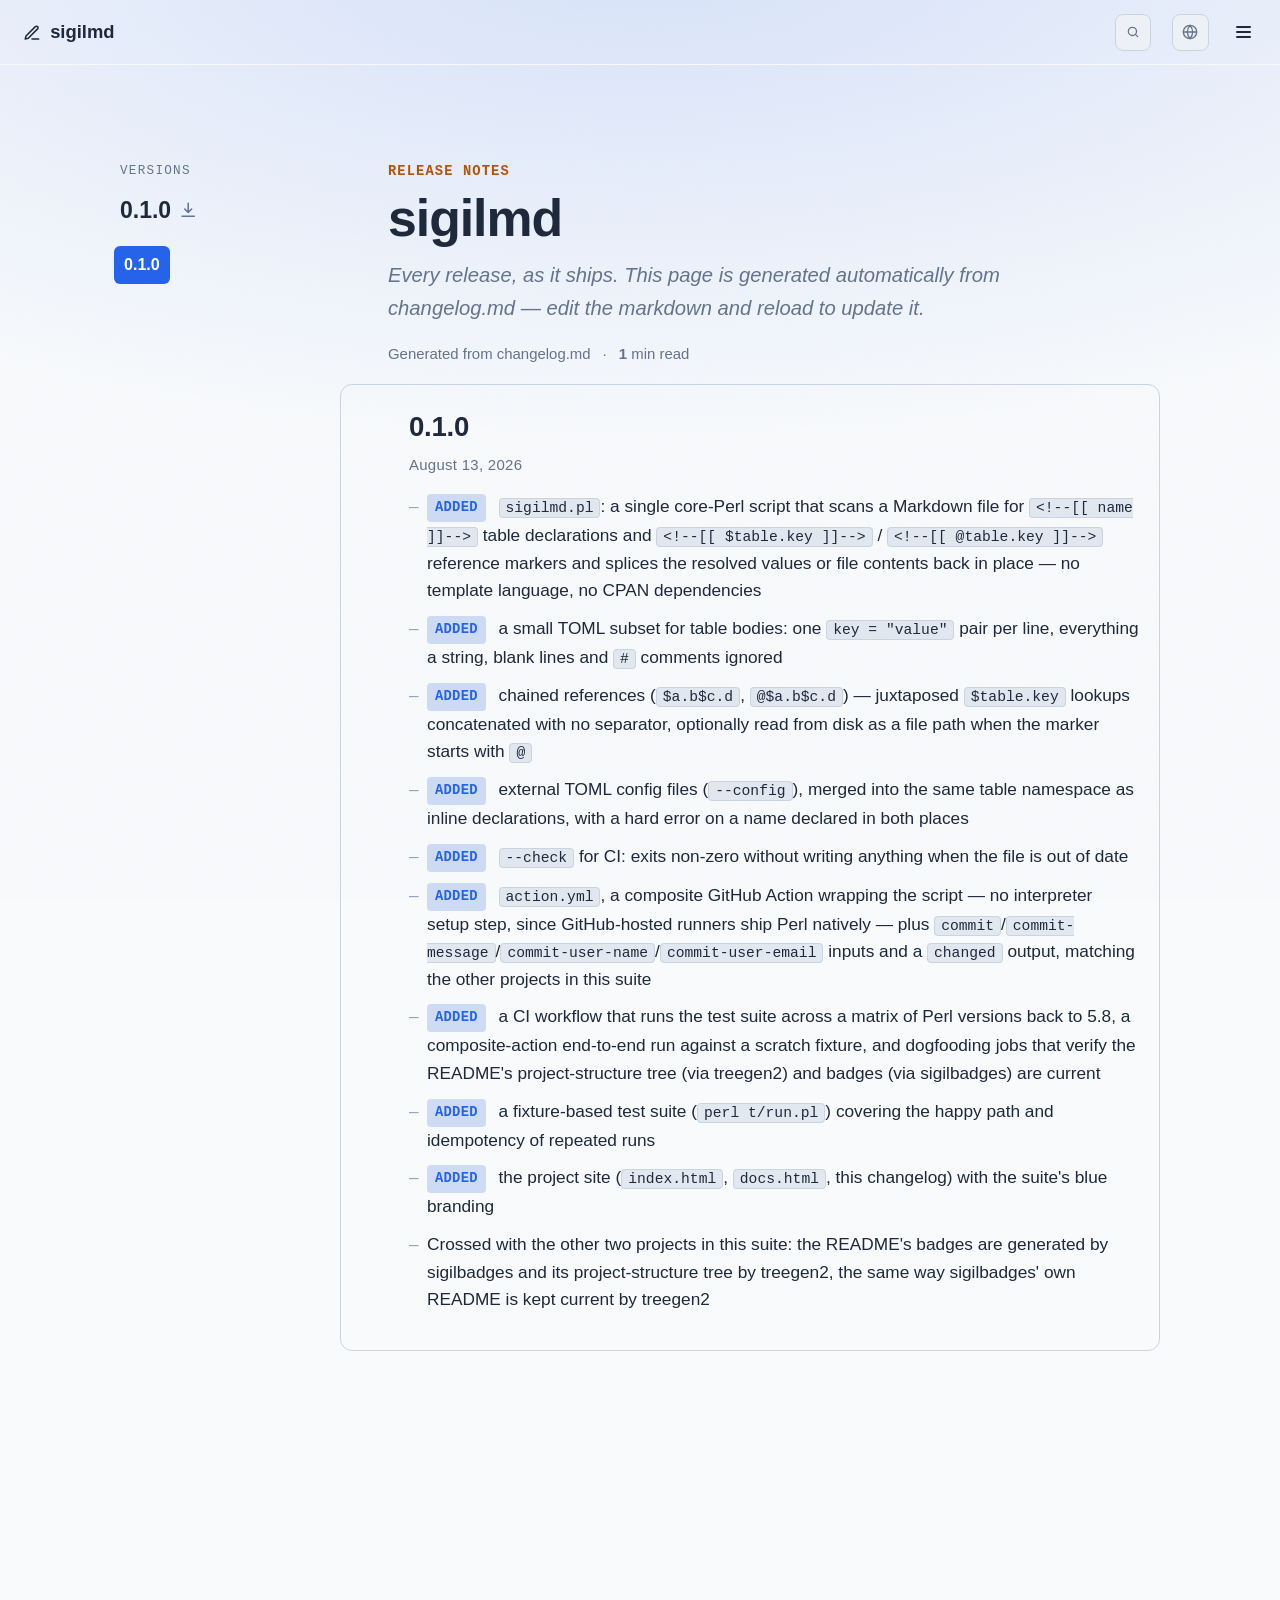
==== changelog.html @ 7e67b4be "first release" ====
<!doctype html>
<html lang="en">
<head>
<script>
document.documentElement.classList.add('js');
setTimeout(function () { document.body && document.body.classList.add('loaded'); }, 1500);
try {
  var storedLocale = localStorage.getItem('sigilmd-locale');
  if (storedLocale && storedLocale !== 'en') document.documentElement.lang = storedLocale;
} catch (e) {}
</script>
<meta charset="utf-8" />
<meta name="viewport" content="width=device-width, initial-scale=1" />
<meta name="color-scheme" content="light dark" />
<title>Changelog · sigilmd</title>
<meta name="author" content="Luciano Federico Pereira" />
<meta name="description" content="sigilmd release notes — every version, as it ships." />
<meta property="og:type" content="website" />
<meta property="og:title" content="Changelog · sigilmd" />
<meta property="og:description" content="sigilmd release notes — every version, as it ships." />
<meta name="twitter:card" content="summary" />
<meta name="theme-color" content="#f8fafc" media="(prefers-color-scheme: light)" />
<meta name="theme-color" content="#0b1220" media="(prefers-color-scheme: dark)" />
<link rel="icon" href="data:image/svg+xml,%3Csvg xmlns='http://www.w3.org/2000/svg' viewBox='0 0 100 100'%3E%3Ctext y='.9em' font-size='90'%3E%E2%9C%8F%EF%B8%8F%3C/text%3E%3C/svg%3E" />
<link rel="stylesheet" href="assets/site.css" />
<link rel="stylesheet" href="assets/palettes.css" />
<link rel="stylesheet" href="assets/changelog.css" />
<link rel="stylesheet" href="assets/locale.css" />
<!-- Cheap even if translate is never engaged — actual script load is lazy,
     see assets/locale.js. -->
<link rel="preconnect" crossorigin="anonymous" href="https://translate.google.com">
<link rel="preconnect" crossorigin="anonymous" href="https://translate.googleapis.com">
<link rel="dns-prefetch" href="https://translate.google.com">
<link rel="dns-prefetch" href="https://translate.googleapis.com">
</head>
<body data-github-repo="lucianofedericopereira/sigilmd">

<svg style="position:absolute; width:0; height:0; overflow:hidden" aria-hidden="true">
  <symbol id="icon-edit" viewBox="0 0 24 24">
    <path d="M12 20h9" />
    <path d="M16.5 3.5a2.121 2.121 0 0 1 3 3L7 19l-4 1 1-4Z" />
  </symbol>
  <symbol id="icon-external" viewBox="0 0 24 24">
    <path d="M7 17 17 7" />
    <path d="M8 7h9v9" />
  </symbol>
  <symbol id="icon-search" viewBox="0 0 24 24">
    <circle cx="11" cy="11" r="7" />
    <path d="M20 20 16 16" />
  </symbol>
  <symbol id="icon-chevron-up" viewBox="0 0 24 24">
    <path d="M5 15 12 8 19 15" />
  </symbol>
  <symbol id="flag-bg" viewBox="0 0 640 480">
<path fill="#fff" d="M0 0h640v160H0z"/>
  <path fill="#00966e" d="M0 160h640v160H0z"/>
  <path fill="#d62612" d="M0 320h640v160H0z"/>
  </symbol>
  <symbol id="flag-cn" viewBox="0 0 640 480">
<defs>
    <path id="cn-a" fill="#ff0" d="M-.6.8 0-1 .6.8-1-.3h2z"/>
  </defs>
  <path fill="#ee1c25" d="M0 0h640v480H0z"/>
  <use href="#cn-a" width="30" height="20" transform="matrix(71.9991 0 0 72 120 120)"/>
  <use href="#cn-a" width="30" height="20" transform="rotate(239.07 133.748 -44.074)scale(23.99992 23.99978)"/>
  <use href="#cn-a" width="30" height="20" transform="rotate(-98.11 185.558 -77.035)scale(24 23.9997)"/>
  <use href="#cn-a" width="30" height="20" transform="matrix(6.5991 -23.0749 23.0746 6.59919 288 168)"/>
  <use href="#cn-a" width="30" height="20" transform="matrix(14.9991 -18.73557 18.73533 14.99929 240 216)"/>
  </symbol>
  <symbol id="flag-cz" viewBox="0 0 640 480">
<path fill="#fff" d="M0 0h640v240H0z"/>
  <path fill="#d7141a" d="M0 240h640v240H0z"/>
  <path fill="#11457e" d="M360 240 0 0v480z"/>
  </symbol>
  <symbol id="flag-de" viewBox="0 0 640 480">
<path fill="#fc0" d="M0 320h640v160H0z"/>
  <path fill="#000001" d="M0 0h640v160H0z"/>
  <path fill="red" d="M0 160h640v160H0z"/>
  </symbol>
  <symbol id="flag-dk" viewBox="0 0 640 480">
<path fill="#c8102e" d="M0 0h640.1v480H0z"/>
  <path fill="#fff" d="M205.7 0h68.6v480h-68.6z"/>
  <path fill="#fff" d="M0 205.7h640.1v68.6H0z"/>
  </symbol>
  <symbol id="flag-ee" viewBox="0 0 640 480">
<path fill="#1791ff" d="M0 0h640v160H0z"/>
  <path fill="#000001" d="M0 160h640v160H0z"/>
  <path fill="#fff" d="M0 320h640v160H0z"/>
  </symbol>
  <symbol id="flag-es" viewBox="0 0 640 480">
<path fill="#aa151b" d="M0 0h640v480H0z"/>
  <path fill="#f1bf00" d="M0 120h640v240H0z"/>
  </symbol>
  <symbol id="flag-fi" viewBox="0 0 640 480">
<path fill="#fff" d="M0 0h640v480H0z"/>
  <path fill="#002f6c" d="M0 174.5h640v131H0z"/>
  <path fill="#002f6c" d="M175.5 0h130.9v480h-131z"/>
  </symbol>
  <symbol id="flag-fr" viewBox="0 0 640 480">
<path fill="#fff" d="M0 0h640v480H0z"/>
  <path fill="#000091" d="M0 0h213.3v480H0z"/>
  <path fill="#e1000f" d="M426.7 0H640v480H426.7z"/>
  </symbol>
  <symbol id="flag-gr" viewBox="0 0 640 480">
<path fill="#0d5eaf" fill-rule="evenodd" d="M0 0h640v53.3H0z"/>
  <path fill="#fff" fill-rule="evenodd" d="M0 53.3h640v53.4H0z"/>
  <path fill="#0d5eaf" fill-rule="evenodd" d="M0 106.7h640V160H0z"/>
  <path fill="#fff" fill-rule="evenodd" d="M0 160h640v53.3H0z"/>
  <path fill="#0d5eaf" d="M0 0h266.7v266.7H0z"/>
  <path fill="#0d5eaf" fill-rule="evenodd" d="M0 213.3h640v53.4H0z"/>
  <path fill="#fff" fill-rule="evenodd" d="M0 266.7h640V320H0z"/>
  <path fill="#0d5eaf" fill-rule="evenodd" d="M0 320h640v53.3H0z"/>
  <path fill="#fff" fill-rule="evenodd" d="M0 373.3h640v53.4H0z"/>
  <g fill="#fff" fill-rule="evenodd" stroke-width="1.3">
    <path d="M106.7 0H160v266.7h-53.3z"/>
    <path d="M0 106.7h266.7V160H0z"/>
  </g>
  <path fill="#0d5eaf" d="M0 426.7h640V480H0z"/>
  </symbol>
  <symbol id="flag-hr" viewBox="0 0 640 480">
<path fill="#171796" d="M0 0h640v480H0z"/>
  <path fill="#fff" d="M0 0h640v320H0z"/>
  <path fill="red" d="M0 0h640v160H0z"/>
  </symbol>
  <symbol id="flag-hu" viewBox="0 0 640 480">
<g fill-rule="evenodd">
    <path fill="#fff" d="M640 480H0V0h640z"/>
    <path fill="#388d00" d="M640 480H0V320h640z"/>
    <path fill="#d43516" d="M640 160.1H0V.1h640z"/>
  </g>
  </symbol>
  <symbol id="flag-ie" viewBox="0 0 640 480">
<g fill-rule="evenodd" stroke-width="1pt">
    <path fill="#fff" d="M0 0h640v480H0z"/>
    <path fill="#009a49" d="M0 0h213.3v480H0z"/>
    <path fill="#ff7900" d="M426.7 0H640v480H426.7z"/>
  </g>
  </symbol>
  <symbol id="flag-it" viewBox="0 0 640 480">
<g fill-rule="evenodd" stroke-width="1pt">
    <path fill="#fff" d="M0 0h640v480H0z"/>
    <path fill="#009246" d="M0 0h213.3v480H0z"/>
    <path fill="#ce2b37" d="M426.7 0H640v480H426.7z"/>
  </g>
  </symbol>
  <symbol id="flag-lt" viewBox="0 0 640 480">
<g fill-rule="evenodd" stroke-width="1pt" transform="scale(.64143 .96773)">
    <rect width="1063" height="708.7" fill="#006a44" rx="0" ry="0" transform="scale(.93865 .69686)"/>
    <rect width="1063" height="236.2" y="475.6" fill="#c1272d" rx="0" ry="0" transform="scale(.93865 .69686)"/>
    <path fill="#fdb913" d="M0 0h997.8v164.6H0z"/>
  </g>
  </symbol>
  <symbol id="flag-lv" viewBox="0 0 640 480">
<g fill-rule="evenodd">
    <path fill="#fff" d="M0 0h640v480H0z"/>
    <path fill="#981e32" d="M0 0h640v192H0zm0 288h640v192H0z"/>
  </g>
  </symbol>
  <symbol id="flag-mt" viewBox="0 0 640 480">
<path fill="#fff" d="M0 0h320v480H0z"/>
  <path fill="#cf142b" d="M320 0h320v480H320z"/>
  </symbol>
  <symbol id="flag-nl" viewBox="0 0 640 480">
<path fill="#ae1c28" d="M0 0h640v160H0z"/>
  <path fill="#fff" d="M0 160h640v160H0z"/>
  <path fill="#21468b" d="M0 320h640v160H0z"/>
  </symbol>
  <symbol id="flag-pl" viewBox="0 0 640 480">
<g fill-rule="evenodd">
    <path fill="#fff" d="M640 480H0V0h640z"/>
    <path fill="#dc143c" d="M640 480H0V240h640z"/>
  </g>
  </symbol>
  <symbol id="flag-pt" viewBox="0 0 640 480">
<path fill="red" d="M256 0h384v480H256z"/>
  <path fill="#060" d="M0 0h256v480H0z"/>
  </symbol>
  <symbol id="flag-ro" viewBox="0 0 640 480">
<g fill-rule="evenodd" stroke-width="1pt">
    <path fill="#00319c" d="M0 0h213.3v480H0z"/>
    <path fill="#ffde00" d="M213.3 0h213.4v480H213.3z"/>
    <path fill="#de2110" d="M426.7 0H640v480H426.7z"/>
  </g>
  </symbol>
  <symbol id="flag-se" viewBox="0 0 640 480">
<path fill="#005293" d="M0 0h640v480H0z"/>
  <path fill="#fecb00" d="M176 0v192H0v96h176v192h96V288h368v-96H272V0z"/>
  </symbol>
  <symbol id="flag-si" viewBox="0 0 640 480">
<defs>
    <clipPath id="si-a">
      <path fill-opacity=".7" d="M-15 0h682.6v512H-15.1z"/>
    </clipPath>
  </defs>
  <g fill-rule="evenodd" stroke-width="1pt" clip-path="url(#si-a)" transform="translate(14.1)scale(.9375)">
    <path fill="#fff" d="M-62 0H962v512H-62z"/>
    <path fill="#d50000" d="M-62 341.3H962V512H-62z"/>
    <path fill="#0000bf" d="M-62 170.7H962v170.6H-62z"/>
    <path fill="#d50000" d="M228.4 93c-4 61.6-6.4 95.4-15.7 111-10.2 16.8-20 29.1-59.7 44-39.6-14.9-49.4-27.2-59.6-44-9.4-15.6-11.7-49.4-15.7-111l5.8-2c11.8-3.6 20.6-6.5 27.1-7.8 9.3-2 17.3-4.2 42.3-4.7 25 .4 33 2.8 42.3 4.8q9.7 2.1 27.3 7.7z"/>
    <path fill="#0000bf" d="M222.6 91c-3.8 61.5-7 89.7-12 103.2-9.6 23.2-24.8 35.9-57.6 48-32.8-12.1-48-24.8-57.7-48-5-13.6-8-41.7-11.8-103.3q17.4-5.6 27.1-7.7c9.3-2 17.3-4.3 42.3-4.7 25 .4 33 2.7 42.3 4.7a284 284 0 0 1 27.4 7.7z"/>
    <path fill="#ffdf00" d="m153 109.8 1.5 3.7 7 1-4.5 2.7 4.3 2.9-6.3 1-2 3.4-2-3.5-6-.8 4-3-4.2-2.7 6.7-1z"/>
    <path fill="#fff" d="m208.3 179.6-3.9-3-2.7-4.6-5.4-4.7-2.9-4.7-5.4-4.9-2.6-4.7-3-2.3-1.8-1.9-5 4.3-2.6 4.7-3.3 3-3.7-2.9-2.7-4.8-10.3-18.3-10.3 18.3-2.7 4.8-3.7 2.9-3.3-3-2.7-4.7-4.9-4.3-1.9 1.8-2.9 2.4-2.6 4.7-5.4 4.9-2.9 4.7-5.4 4.7-2.7 4.6-3.9 3a66 66 0 0 0 18.6 36.3 107 107 0 0 0 36.6 20.5 104 104 0 0 0 36.8-20.5c5.8-6 16.6-19.3 18.6-36.3"/>
    <path fill="#ffdf00" d="m169.4 83.9 1.6 3.7 7 1-4.6 2.7 4.4 2.9-6.3 1-2 3.4-2-3.5-6-.8 4-3-4.2-2.7 6.6-1zm-33 0 1.6 3.7 7 .9-4.5 2.7 4.3 2.9-6.3 1-2 3.4-2-3.4-6-.9 4-3-4.2-2.7 6.7-1z"/>
    <path fill="#0000bf" d="M199.7 203h-7.4l-7-.5-8.3-4h-9.4l-8.1 4-6.5.6-6.4-.6-8.1-4H129l-8.4 4-6.9.6-7.6-.1-3.6-6.2.1-.2 11.2 1.9 6.9-.5 8.3-4.1h9.4l8.2 4 6.4.6 6.5-.6 8.1-4h9.4l8.4 4 6.9.6 10.8-2 .2.4zm-86.4 9.5 7.4-.5 8.3-4h9.4l8.2 4 6.4.5 6.4-.5 8.2-4h9.4l8.3 4 7.5.5 4.8-6h-.1l-5.2 1.4-6.9-.5-8.3-4h-9.4l-8.2 4-6.4.6-6.5-.6-8.1-4H129l-8.4 4-6.9.6-5-1.3v.2l4.5 5.6z"/>
  </g>
  </symbol>
  <symbol id="flag-sk" viewBox="0 0 640 480">
<path fill="#ee1c25" d="M0 0h640v480H0z"/>
  <path fill="#0b4ea2" d="M0 0h640v320H0z"/>
  <path fill="#fff" d="M0 0h640v160H0z"/>
  <path fill="#fff" d="M233 370.8c-43-20.7-104.6-61.9-104.6-143.2 0-81.4 4-118.4 4-118.4h201.3s3.9 37 3.9 118.4S276 350 233 370.8"/>
  <path fill="#ee1c25" d="M233 360c-39.5-19-96-56.8-96-131.4s3.6-108.6 3.6-108.6h184.8s3.5 34 3.5 108.6C329 303.3 272.5 341 233 360"/>
  <path fill="#fff" d="M241.4 209c10.7.2 31.6.6 50.1-5.6 0 0-.4 6.7-.4 14.4s.5 14.4.5 14.4c-17-5.7-38.1-5.8-50.2-5.7v41.2h-16.8v-41.2c-12-.1-33.1 0-50.1 5.7 0 0 .5-6.7.5-14.4s-.5-14.4-.5-14.4c18.5 6.2 39.4 5.8 50 5.6v-25.9c-9.7 0-23.7.4-39.6 5.7 0 0 .5-6.6.5-14.4 0-7.7-.5-14.4-.5-14.4 15.9 5.3 29.9 5.8 39.6 5.7-.5-16.4-5.3-37-5.3-37s9.9.7 13.8.7 13.8-.7 13.8-.7-4.8 20.6-5.3 37c9.7.1 23.7-.4 39.6-5.7 0 0-.5 6.7-.5 14.4s.5 14.4.5 14.4a119 119 0 0 0-39.7-5.7v26z"/>
  <path fill="#0b4ea2" d="M233 263.3c-19.9 0-30.5 27.5-30.5 27.5s-6-13-22.2-13c-11 0-19 9.7-24.2 18.8 20 31.7 51.9 51.3 76.9 63.4 25-12 57-31.7 76.9-63.4-5.2-9-13.2-18.8-24.2-18.8-16.2 0-22.2 13-22.2 13S253 263.3 233 263.3"/>
  </symbol>
  <symbol id="flag-us" viewBox="0 0 640 480">
<path fill="#bd3d44" d="M0 0h640v480H0"/>
  <path stroke="#fff" stroke-width="37" d="M0 55.3h640M0 129h640M0 203h640M0 277h640M0 351h640M0 425h640"/>
  <path fill="#192f5d" d="M0 0h364.8v258.5H0"/>
  <marker id="us-a" markerHeight="30" markerWidth="30">
    <path fill="#fff" d="m14 0 9 27L0 10h28L5 27z"/>
  </marker>
  <path fill="none" marker-mid="url(#us-a)" d="m0 0 16 11h61 61 61 61 60L47 37h61 61 60 61L16 63h61 61 61 61 60L47 89h61 61 60 61L16 115h61 61 61 61 60L47 141h61 61 60 61L16 166h61 61 61 61 60L47 192h61 61 60 61L16 218h61 61 61 61 60z"/>
  </symbol>
  <symbol id="icon-globe" viewBox="0 0 24 24">
    <circle cx="12" cy="12" r="10"/>
    <path d="M2 12h20"/>
    <path d="M12 2a15.3 15.3 0 0 1 4 10 15.3 15.3 0 0 1-4 10 15.3 15.3 0 0 1-4-10 15.3 15.3 0 0 1 4-10z"/>
  </symbol>

</svg>

<div class="print-only" id="print-meta" aria-hidden="true">
  <strong id="print-meta-title"></strong>
  <span id="print-meta-url"></span>
  <span id="print-meta-date"></span>
</div>

<a class="skip-link" href="#main-content">Skip to content</a>

<div class="shell">

<nav class="nav" aria-label="Primary">
  <div class="wrap">
    <a class="brand notranslate" href="index.html"><span class="logo"><svg class="logo-edit" aria-hidden="true"><use href="#icon-edit"/></svg></span> sigilmd</a>
    <div class="links" id="nav-links">
      <a class="link i18n" href="docs.html#grammar"><span data-i18n-default>Grammar</span><span data-locale="es" class="notranslate">Gramática</span><span data-locale="it" class="notranslate">Grammatica</span></a>
      <a class="link i18n" href="docs.html#external-config"><span data-i18n-default>External config</span><span data-locale="es" class="notranslate">Configuración externa</span><span data-locale="it" class="notranslate">Configurazione esterna</span></a>
      <a class="link i18n" href="docs.html#cli"><span data-i18n-default>CLI</span><span data-locale="es" class="notranslate">Línea de comandos</span><span data-locale="it" class="notranslate">Riga di comando</span></a>
      <a class="link i18n" href="docs.html#action"><span data-i18n-default>GitHub Action</span><span data-locale="es" class="notranslate">GitHub Action</span><span data-locale="it" class="notranslate">GitHub Action</span></a>
      <a class="link i18n" href="docs.html#ci"><span data-i18n-default>CI</span><span data-locale="es" class="notranslate">CI</span><span data-locale="it" class="notranslate">CI</span></a>
      <div class="links-external">
        <a class="link link--external i18n" href="index.html"><span data-i18n-default>Home</span><span data-locale="es" class="notranslate">Inicio</span><span data-locale="it" class="notranslate">Home</span><svg class="link-external-icon" aria-hidden="true"><use href="#icon-external"/></svg></a>
        <a class="link link--external i18n" href="docs.html"><span data-i18n-default>Docs</span><span data-locale="es" class="notranslate">Documentación</span><span data-locale="it" class="notranslate">Documentazione</span><svg class="link-external-icon" aria-hidden="true"><use href="#icon-external"/></svg></a>
        <a class="link link--external notranslate" href="https://github.com/lucianofedericopereira/sigilmd" target="_blank" rel="noopener">GitHub<svg class="link-external-icon" aria-hidden="true"><use href="#icon-external"/></svg></a>
      </div>
    </div>
    <div class="spacer"></div>
    <button type="button" class="search-trigger" id="search-trigger" aria-haspopup="dialog" aria-label="Search or jump to&hellip;">
      <svg class="search-trigger-icon" aria-hidden="true"><use href="#icon-search"/></svg>
      <span class="search-trigger-label">Search</span>
      <kbd class="search-kbd">S</kbd>
    </button>
    <div class="locale-switcher notranslate" id="locale-switcher">
      <button type="button" class="locale-trigger" id="locale-trigger"
              aria-haspopup="true" aria-expanded="false" aria-controls="locale-menu"
              aria-label="Choose language">
        <svg class="locale-trigger-icon" aria-hidden="true"><use href="#icon-globe"/></svg>
      </button>
      <ul class="locale-menu" id="locale-menu" role="menu" aria-hidden="true" aria-label="Choose language"></ul>
      <span class="locale-announce" id="locale-announce" role="status" aria-live="polite"></span>
    </div>
    <div id="translate" class="notranslate" hidden></div>
    <button type="button" class="nav-toggle" id="nav-toggle" aria-expanded="false" aria-controls="nav-links" aria-label="Toggle menu">
      <span class="nav-toggle-bar"></span>
      <span class="nav-toggle-bar"></span>
      <span class="nav-toggle-bar"></span>
    </button>
  </div>
</nav>

<dialog class="search-modal" id="search-modal" aria-label="Search or jump to">
  <div class="search-input-wrap">
    <svg aria-hidden="true"><use href="#icon-search"/></svg>
    <input type="search" id="search-input" placeholder="Search or jump to&hellip;" autocomplete="off" aria-controls="search-results" aria-expanded="false" role="combobox" />
  </div>
  <ul class="search-results" id="search-results" role="listbox"></ul>
</dialog>

<main id="main-content">

<div class="changelog-layout">
  <article class="article">
    <p class="changelog-eyebrow i18n"><span data-i18n-default>Release Notes</span><span data-locale="es" class="notranslate">Notas de la versión</span><span data-locale="it" class="notranslate">Note di rilascio</span></p>
    <h1 class="title" id="pageTitle">Changelog</h1>
    <p class="dek" id="dek"></p>
    <p class="changelog-byline">
      <span class="i18n"><span data-i18n-default>Generated from changelog.md</span><span data-locale="es" class="notranslate">Generado desde changelog.md</span><span data-locale="it" class="notranslate">Generato da changelog.md</span></span>
      <span class="dot"></span>
      <span id="totalRead">&ndash; min read</span>
    </p>

    <div id="sections">
      <p class="changelog-loading">Loading changelog&hellip;</p>
    </div>
  </article>

  <aside>
    <p class="changelog-toc-label i18n"><span data-i18n-default>Versions</span><span data-locale="es" class="notranslate">Versiones</span><span data-locale="it" class="notranslate">Versioni</span></p>
    <div class="changelog-toc-meta">
      <a class="changelog-current-version" id="currentVersion" target="_blank" rel="noopener"></a>
    </div>
    <ul class="changelog-toc-list" id="tocList"></ul>
  </aside>
</div>

</main>

</div><!-- /.shell -->

<footer class="reveal-footer">
  <div class="wrap">
    <p>
      <a class="notranslate" href="https://github.com/lucianofedericopereira/sigilmd">GitHub</a><span class="no-print"> ·</span>
      <a class="i18n" href="index.html"><span data-i18n-default>Home</span><span data-locale="es" class="notranslate">Inicio</span><span data-locale="it" class="notranslate">Home</span></a><span class="no-print"> ·</span>
      <a class="i18n" href="docs.html"><span data-i18n-default>Docs</span><span data-locale="es" class="notranslate">Documentación</span><span data-locale="it" class="notranslate">Documentazione</span></a>
    </p>
    <p class="muted"><span class="no-print notranslate"><svg class="logo-edit logo-edit--sm" aria-hidden="true"><use href="#icon-edit"/></svg> sigilmd · by </span><a class="notranslate" href="https://github.com/lucianofedericopereira">Luciano Federico Pereira</a></p>
  </div>
</footer>

<button type="button" class="back-to-top" id="back-to-top" aria-label="Back to top">
  <svg aria-hidden="true"><use href="#icon-chevron-up"/></svg>
</button>

<script src="assets/site.js"></script>
<script src="assets/locale.js"></script>
<script type="module" src="assets/changelog.js"></script>
</body>
</html>
---- assets/site.css ----
/* Slate/blue palette — clean cool grays + a marker-blue accent (page only). */
  :root {
    /* Every color declared twice: hex, then OKLCH, same property name — a
       browser that doesn't understand oklch() keeps the hex line (CSS
       cascade, not a hack). OKLCH wins where color-mix() blends these. */
    --bg: #f8fafc; --bg: oklch(98.4% 0.003 247.9);
    --bg-subtle: #eef2f7; --bg-subtle: oklch(96.0% 0.008 253.9);
    --bg-inset: #e2e8f0; --bg-inset: oklch(92.9% 0.013 255.5);
    --border: #cbd5e1; --border: oklch(86.9% 0.020 252.9);
    --fg: #1e293b; --fg: oklch(27.9% 0.037 260.0);
    --muted: #64748b; --muted: oklch(55.4% 0.041 257.4);
    --accent: #2563eb; --accent: oklch(54.6% 0.215 262.9);       /* marker blue — brand / links */
    --accent-2: #b45309; --accent-2: oklch(55.5% 0.146 49.0);    /* amber — eyebrows / highlights */
    --tree: #94a3b8; --tree: oklch(71.1% 0.035 256.8);           /* slate — connectors */
    --on-accent: #ffffff; --on-accent: oklch(100% 0 0);
    --gold: #92660f; --gold: oklch(54.3% 0.109 77.6);            /* inline-code text */
    --band: color-mix(in srgb, var(--accent) 5%, var(--bg)); /* full-bleed section band — distinct from --bg-subtle so cards (.variant/.step/.accordion-item) still read as raised */
    --shadow: 0 1px 3px rgba(15, 23, 42, 0.12), 0 8px 24px rgba(15, 23, 42, 0.08);

    /* ---------- Spacing ----------
       Named for their own px value, not a Tailwind-style nearest-step —
       10px/14px/18px/22px etc. are real, repeated, deliberate values here,
       and renaming to the nearest power-of-2 would quietly shift hand-tuned
       layouts. Only values that repeat across components are tokenized;
       one-offs (and anything derived FROM another specific value, e.g. the
       hamburger bar's translateY) stay literal on purpose. */
    --space-2: 2px;
    --space-4: 4px;
    --space-6: 6px;
    --space-8: 8px;
    --space-10: 10px;
    --space-12: 12px;
    --space-14: 14px;
    --space-16: 16px;
    --space-18: 18px;
    --space-20: 20px;
    --space-22: 22px;
    /* Fluid clamp(), reserved for the two values where cross-device scaling
       is actually visible (section/hero rhythm) — floor-pinned at today's
       flat value, so this only ever adds room on a bigger screen. */
    --space-fluid-section: clamp(56px, 48.7px + 1.82vw, 72px); /* was flat 56px */
    --space-fluid-hero-top: clamp(76px, 66.9px + 2.27vw, 96px); /* was flat 76px */
    /* Sharp deceleration ("snap to rest") instead of plain ease/ease-in-out
       for general hover/UI transitions — reads noticeably more deliberate/
       premium than the linear-ish feel of the built-in keyword. Left the
       handful of deliberately bouncy/overshoot transitions (.step-number,
       .nav .brand .logo) on their own cubic-bezier(.34,1.56,.64,1), a
       different, distinctly playful curve this isn't meant to replace. */
    --ease-out-expo: cubic-bezier(0.16, 1, 0.3, 1);
    /* Symmetric in+out — for cases like the hero fade-in where
       --ease-out-expo's front-loaded deceleration is wrong (it visually
       "finishes" early since nearly all the change happens at the start).
       This spreads it evenly across the whole duration instead. */
    --ease-in-out: cubic-bezier(0.4, 0, 0.2, 1);
    /* Named duration scale instead of raw numbers scattered through every
       transition/animation declaration. */
    --duration-instant: .1s;
    --duration-micro: .15s;
    --duration-fast: .2s;
    --duration-quick: .25s;
    --duration-moderate: .3s;
    --duration-base: .35s;
    --duration-relaxed: .4s;
    --duration-slow: .75s;
    --duration-slower: .7s;
    --duration-panel: .9s;
    --duration-hero: 1.9s;
    --radius: 12px;
    --mono: ui-monospace, SFMono-Regular, "SF Mono", Menlo, Consolas, "Liberation Mono", monospace;
    --sans: -apple-system, BlinkMacSystemFont, "Segoe UI", "Noto Sans", Helvetica, Arial, sans-serif;
  }
  @media (prefers-color-scheme: dark) {
    :root {
      --bg: #0b1220; --bg: oklch(18.3% 0.031 263.4);            /* deep slate-blue */
      --bg-subtle: #111827; --bg-subtle: oklch(21.0% 0.032 264.7);
      --bg-inset: #1f2937; --bg-inset: oklch(27.8% 0.030 256.8);
      --border: #334155; --border: oklch(37.2% 0.039 257.3);
      --fg: #e2e8f0; --fg: oklch(92.9% 0.013 255.5);            /* cool white text */
      --muted: #94a3b8; --muted: oklch(71.1% 0.035 256.8);
      --accent: #60a5fa; --accent: oklch(71.4% 0.143 254.6);    /* light marker blue */
      --accent-2: #f59e0b; --accent-2: oklch(76.9% 0.165 70.1); /* warm amber */
      --tree: #475569; --tree: oklch(44.6% 0.037 257.3);        /* slate — connectors */
      --on-accent: #0b1220; --on-accent: oklch(18.3% 0.031 263.4); /* dark text on light-blue buttons */
      --gold: #d3a349; --gold: oklch(74.3% 0.121 80.6);         /* inline-code text */
      --shadow: 0 0 0 1px rgba(100, 116, 139, 0.3), 0 8px 24px rgba(2, 6, 12, 0.6);
    }
  }

  * { box-sizing: border-box; }
  img, svg, video { max-width: 100%; height: auto; }
  /* overflow-x:clip (not hidden) here on purpose: `hidden` on only one axis
     forces the browser to compute the other axis as `auto` (CSS Overflow
     spec), which can turn body/html into their own scroll container and
     break position:sticky descendants — `clip` is explicitly exempt from
     that coercion, so it blocks horizontal shift without the side effect. */
  html { scroll-behavior: smooth; overflow-x: clip; font-size: 115%; }
  /* Main document scrollbar, themed to match the palette instead of each
     browser/OS default (Firefox via scrollbar-width/-color, Chrome/Safari/
     Edge via ::-webkit-scrollbar*) — same thumb language as the code-block
     scrollbars, just sized for the page chrome rather than an inline block. */
  html { scrollbar-width: thin; scrollbar-color: var(--tree) var(--bg-subtle); }
  html::-webkit-scrollbar { width: 12px; }
  html::-webkit-scrollbar-track { background: var(--bg-subtle); }
  html::-webkit-scrollbar-thumb {
    background-color: var(--tree);
    border-radius: 999px;
    border: 3px solid var(--bg-subtle);
    background-clip: padding-box;
  }
  html::-webkit-scrollbar-thumb:hover { background-color: var(--accent); }
  body {
    margin: 0;
    max-width: 100vw;
    overflow-x: clip;
    font-family: var(--sans);
    color: var(--fg);
    background: var(--bg);
    line-height: 1.6;
    -webkit-font-smoothing: antialiased;
    /* Root-level safety net: a long unbreakable token (a `code` snippet,
       an attribute example) inside any flex/grid item would otherwise
       hit that item's default min-width:auto and push past the edge —
       invisible once clipped by overflow-x:clip — instead of wrapping. */
    overflow-wrap: break-word;
  }
  /* FOUC guard: hidden until site.js confirms the DOM/CSS are actually
     ready (.loaded, added at the top of site.js — plus an inline
     setTimeout fallback in index.html's head in case that script never
     loads at all). Only under .js — without it there's no script to ever
     add .loaded, so a no-JS visitor must see the page immediately instead
     of a permanently blank one. */
  .js body:not(.loaded) { visibility: hidden; }
  /* visibility:hidden does NOT pause CSS animations — the hero SVG's
     entrance sequence is autoplay @keyframes (not JS-triggered), so its
     clock starts ticking the instant this rule is applied, regardless of
     the body still being hidden above. Without this, any load delay
     before .loaded lands eats into the animation's timeline, so it can
     appear to start mid-way (or already finished) the moment the page
     becomes visible instead of playing from the beginning. Suppressing it
     entirely until .loaded is present means it always starts fresh
     exactly when the user can actually see it. */
  .js body:not(.loaded) .hero-tree,
  .js body:not(.loaded) .hero-visual {
    animation: none !important;
  }
  a { color: var(--accent); text-decoration: none; }
  /* Baseline for plain content links (e.g. the examples/brand link) — earthy
     --muted ring instead of the browser-default bright/white one, matching
     .copy-btn. Component-specific rules (.nav a.link, etc.) are all
     class-based and stay more specific than this bare-element selector, so
     they continue to win where a different color was chosen deliberately. */
  a:focus-visible { outline: 2px solid var(--muted); outline-offset: 2px; border-radius: 2px; }
  a:hover { text-decoration: underline; }
  /* The scrolling page column. Sits above the fixed footer (z-index) so the
     footer stays hidden underneath until .shell's bottom spacer scrolls past it. */
  .shell {
    position: relative; z-index: 1;
    background:
      radial-gradient(1200px 500px at 50% -60px, color-mix(in srgb, var(--accent) 16%, transparent), transparent),
      var(--bg);
    /* Flex-centre every full-width band (nav, hero, sections). */
    display: flex;
    flex-direction: column;
    align-items: center;
  }
  /* main has no declared width; .shell's align-items:center (not stretch)
     otherwise lets it shrink-to-fit its widest descendant (e.g. the 480px
     min-width comparison table) and grow past the viewport — centered, so
     overflow-x:clip silently trims equal slices off BOTH edges instead of
     wrapping, cutting text on both sides at once. */
  main { display: block; width: 100%; min-width: 0; }
  header.hero, section, footer { width: 100%; display: flex; justify-content: center; }
  .wrap { width: 100%; max-width: 900px; padding: 0 var(--space-20); text-align: center; }
  .wrap-wide { max-width: 1080px; }

  /* ---------- Skip link ---------- */
  .skip-link {
    position: absolute; left: -9999px; top: 0; z-index: 200;
    background: var(--accent); color: var(--on-accent);
    padding: var(--space-10) var(--space-16); border-radius: 0 0 8px 0; font-weight: 600;
  }
  .skip-link:focus { left: 0; }

  /* ---------- Top nav ---------- */
  .nav {
    position: sticky; top: 0; z-index: 50; width: 100%;
    display: flex; justify-content: center;
    background: none;
    border-bottom: 1px solid transparent;
    transition: background var(--duration-fast) var(--ease-out-expo), border-color var(--duration-fast) var(--ease-out-expo), opacity var(--duration-fast) var(--ease-out-expo);
  }
  /* Google Translate rewrites text nodes progressively over a real (if
     short) span of time after the combo's change event fires — with
     nothing hiding it, the nav sits in the pre-translation language,
     then visibly snaps mid-word as Google's rewrite reaches it.
     assets/locale.js toggles this class for exactly that window,
     watching the DOM for Google's own mutations rather than guessing a
     fixed delay. */
  .nav.translating { opacity: 0; }
  .nav.scrolled {
    background: color-mix(in srgb, var(--bg) 86%, transparent);
    backdrop-filter: saturate(1.4) blur(8px);
    -webkit-backdrop-filter: saturate(1.4) blur(8px);
    border-bottom-color: var(--border);
  }
  /* Nav's own max-width — deliberately wider than .wrap's 900px (readable
     prose width): a toolbar of short link labels needs real room, or
     trailing links (Options, Features, FAQ) silently overflow into the
     scrollable-but-invisible .nav .links strip instead of just being visible. */
  .nav .wrap { display: flex; align-items: center; gap: 1.125rem; padding: 0.75rem 1.25rem; max-width: 1360px; text-align: left; }
  .nav .brand { font-weight: 700; display: flex; align-items: center; gap: 0.5rem; color: var(--fg); flex: none; transition: color var(--duration-micro) var(--ease-out-expo); }
  .nav .brand:hover { text-decoration: none; color: var(--accent); }
  /* Same playful bounce curve as .step-number's hover — the emoji gets a
     little wobble instead of just a flat color change. */
  .nav .brand .logo { font-size: 1.25rem; display: inline-block; transition: transform var(--duration-moderate) cubic-bezier(.34, 1.56, .64, 1); }
  .nav .brand:hover .logo { transform: scale(1.15) rotate(-8deg); }
  /* padding-inline: the first/last link's horizontal negative margin (below)
     bleeds its padded ring-box past this scroll container's own left/right
     edge — with overflow-x:auto you can't scroll into that negative space,
     so it just gets clipped. This padding gives both edges room to absorb it. */
  /* Transparent border reserved here so .nav.is-compact .links below has a
     defined color to transition FROM — without it, border-color's initial
     value resolves to currentcolor (a real, visible color) and eases down
     to transparent on the first .is-compact toggle, flashing a stray line
     under the nav. */
  .nav .links { display: flex; align-items: center; gap: 1.125rem; overflow-x: auto; scrollbar-width: none; padding-inline: var(--space-8); border: 1px solid transparent; }
  .nav .links::-webkit-scrollbar { display: none; }
  .nav .spacer { flex: 1; }
  /* padding+negative-margin (horizontal only): grows the hit area and gives
     the inset focus ring room to clear the glyphs instead of drawing
     through them. .nav .links has overflow-x:auto, which per CSS's paired-
     axis rule forces overflow-y to compute as auto too even though it's
     never set explicitly — a *vertical* negative margin let the padded
     ring-box bleed above/below where the container's auto-height accounts
     for it, and that bleed got silently clipped. Only cancelling the
     horizontal margin keeps the link-to-link rhythm unchanged while
     letting the vertical padding genuinely grow the box (a few px taller
     nav bar), so there's nothing left to clip on that axis. */
  .nav a.link {
    color: var(--muted); font-size: 0.875rem; font-weight: 600; white-space: nowrap;
    padding: 5px var(--space-8); margin: 0 calc(var(--space-8) * -1); border-radius: 6px;
    transition: color var(--duration-micro) var(--ease-out-expo), background-color var(--duration-micro) var(--ease-out-expo);
  }
  .nav a.link:hover { color: var(--accent); text-decoration: none; }
  .nav a.link.active { color: var(--accent); }
  /* The mobile dropdown (below) clips to overflow:hidden/rounded corners while open —
     inset ring so it never gets chewed against those edges. */
  .nav a.link:focus-visible { outline: 2px solid var(--accent); outline-offset: -3px; border-radius: 6px; }

  /* Modifier for links that take you to a different HTML document than the
     one you're on — a genuinely different destination/purpose (the GitHub
     repo, the changelog page), not just another section of the same page —
     e.g. <a class="link link--external" href="https://…">Label<svg
     class="link-external-icon" aria-hidden="true"><use
     href="#icon-external"/></svg></a>. Same-tab internal cross-document
     links (Changelog, from index.html) get the icon too, just without
     target="_blank"/rel="noopener" — those two only belong on links that
     actually leave the site. The active-link-on-scroll JS already only
     queries a.link[href^="#"], so anything using this modifier is
     automatically excluded from that logic without any extra wiring — this
     just adds the visual "you're leaving this page" signal an href alone
     doesn't give the reader. */
  .nav a.link.link--external { display: inline-flex; align-items: center; gap: 3px; }
  /* Real SVG instead of the Unicode "↗" character, whose weight/angle/
     proportions vary by whatever font renders it. */
  .link-external-icon {
    width: 0.85em; height: 0.85em; flex: none;
    fill: none; stroke: var(--accent); stroke-width: 2.2;
    stroke-linecap: round; stroke-linejoin: round;
    transition: stroke var(--duration-micro) var(--ease-out-expo);
  }
  /* Clear hue shift (not just a lightness/darkness tweak) — green to the
     palette's other brand accent, so it's unambiguous that something
     changed rather than a subtle wash that can lose contrast against
     itself (the earlier green-on-green chip background did exactly that). */
  .nav a.link.link--external:hover .link-external-icon { stroke: var(--accent-2); }
  /* Low-opacity wash (not a solid fill) so it stays a soft backdrop rather
     than competing with the icon's own color change — low enough percentage
     that it ties to the hover color without recreating the same-hue
     contrast collision a stronger tint would risk. */
  .nav a.link.link--external:hover {
    background: color-mix(in srgb, var(--accent-2) 10%, transparent);
  }

  /* Groups "different destination" links (Changelog, GitHub) at the end of
     #nav-links, set apart from the section-anchor links above them — inside
     the same collapsible container (not a separate .wrap-level sibling like
     before) so they participate in the mobile hamburger menu instead of
     being permanently pinned outside it. Desktop: a vertical divider reads
     as "these are a different kind of link" without a full line break;
     mobile inherits the divider from .nav .links a.link's own border-top
     row styling below, so a horizontal rule does the same job once stacked. */
  .nav .links-external {
    display: flex; align-items: center; gap: 1.125rem;
    padding-left: 1.125rem; margin-left: 0.125rem;
    border-left: 1px solid var(--border);
  }
  /* .links-external-toolbar (index.html): the standalone duplicate of the
     block above, shown in the toolbar itself instead of inside #nav-links
     — see the HTML comment next to it for why it exists. A fully separate
     class, deliberately NOT also carrying .links-external: it briefly did,
     and picked up .nav.is-compact .links-external's flex-direction:column
     (below, meant for the dropdown-stacked version) at higher specificity
     than this block's own row layout — displayed, but stacked vertically
     regardless. white-space:nowrap is an independent second safety net —
     checkNavOverflow (assets/locale.js) only measures horizontal overflow,
     so if this were ever allowed to wrap across two lines instead of
     overflowing sideways, the measurement would never notice it doesn't
     actually fit. */
  .links-external-toolbar {
    display: none; align-items: center; gap: 1.125rem; white-space: nowrap;
  }
  .links-external-toolbar a { white-space: nowrap; }
  .nav.is-compact .links-external-toolbar { display: flex; }
  /* Falls back to hamburger-only (hidden here too) once even the toolbar
     copy doesn't fit — search-compact is the last resort, only reached
     once locale.js's checkNavOverflow has already found that stage 2
     (links collapsed, this copy shown) still overflows. */
  .nav.search-compact .links-external-toolbar { display: none; }

  /* Desktop only: brand pinned left, link list (including the external
     group at its end) centered in whatever room is left between it and the
     search icon — rather than clustered immediately after the brand.
     Mobile keeps the existing hamburger-dropdown layout untouched. */
  @media (min-width: 1101px) {
    .nav .links { flex: none; margin: 0 auto; }
    .nav .spacer { display: none; }
  }

  /* ---------- Hamburger menu (mobile) ---------- */
  .nav-toggle {
    display: none; flex: none;
    width: 2.125rem; height: 2.125rem; padding: 0;
    align-items: center; justify-content: center;
    flex-direction: column; gap: 0.1875rem;
    /* Transparent (not absent) border reserved at rest — box-sizing:
       border-box (global) means this costs zero size difference, so a
       real border-color appearing on hover doesn't shift anything. */
    border: 1px solid transparent; border-radius: 0.5rem;
    background: none; cursor: pointer;
    transition: background-color var(--duration-micro) var(--ease-out-expo), border-color var(--duration-micro) var(--ease-out-expo), gap var(--duration-fast) var(--ease-out-expo);
  }
  /* No border/background until hover — plain icon by default. Neutral-
     family fills (--border, --bg-inset) didn't read as enough contrast
     against a solid rest-state background — a tinted fill (real hue, not
     just a lightness step) is more noticeable while staying softer than a
     solid --accent fill. Bars also spread apart slightly (gap increases;
     harmless once "open" since the X-shape state positions them via
     transform, not gap). Default browser focus ring replaced since it
     renders starkly white against this palette. */
  .nav-toggle:hover {
    background: color-mix(in srgb, var(--accent) 18%, var(--bg-subtle));
    border-color: var(--border);
    gap: 0.3125rem;
  }
  .nav-toggle:focus-visible { outline: 2px solid var(--accent); outline-offset: 2px; }
  .nav-toggle-bar {
    width: 1rem; height: 2px; border-radius: 1px; background: var(--fg);
    transition: transform var(--duration-quick) var(--ease-out-expo), opacity var(--duration-fast) var(--ease-out-expo);
  }
  /* translateY = bar-height + gap, so the top/bottom bars land exactly on
     the (now-hidden) middle bar's center and cross cleanly into an X.
     Recalculated after the rest-state gap changed (0.3125rem -> 0.1875rem,
     a -0.125rem delta applied here too) — this value is geometrically
     coupled to that gap, not an independent constant. */
  .nav-toggle[aria-expanded="true"] .nav-toggle-bar:nth-child(1) { transform: translateY(0.3125rem) rotate(45deg); }
  .nav-toggle[aria-expanded="true"] .nav-toggle-bar:nth-child(2) { opacity: 0; }
  .nav-toggle[aria-expanded="true"] .nav-toggle-bar:nth-child(3) { transform: translateY(-0.3125rem) rotate(-45deg); }

  /* This breakpoint is a no-JS fallback only — assets/locale.js's
     checkNavOverflow does the real, JS-driven measurement (toggles
     .nav.is-compact once the link row actually overflows, regardless of
     viewport width or translated text length) and takes over above 700px.
     Kept low so the two never fight: if this query fired anywhere the JS
     check found no real overflow, .nav .links would be forced hidden with
     nothing left to un-hide .spacer (that only happens via .is-compact). */
  @media (max-width: 700px) {
    .nav-toggle { display: inline-flex; width: 1.5rem; height: 1.5rem; gap: 0.15rem; }
    .nav-toggle:hover { gap: 0.25rem; }
    .nav-toggle-bar { width: 0.8125rem; }
    /* Same recalculation as the desktop rule above, for this breakpoint's
       own gap (0.25rem -> 0.15rem, a -0.1rem delta). */
    .nav-toggle[aria-expanded="true"] .nav-toggle-bar:nth-child(1) { transform: translateY(0.24375rem) rotate(45deg); }
    .nav-toggle[aria-expanded="true"] .nav-toggle-bar:nth-child(3) { transform: translateY(-0.24375rem) rotate(-45deg); }
    .nav .wrap { position: relative; flex-wrap: nowrap; padding: 0.25rem 0.875rem; gap: 0.5rem; }
    .nav .brand { gap: 0.3125rem; }
    .nav .brand .logo { font-size: 0.9375rem; }
    .nav a.link { font-size: 0.8125rem; }
    /* position:absolute so the open menu overlays the page instead of
       pushing hero/section content down (a layout shift). It's anchored to
       .nav .wrap (the nearest positioned ancestor) rather than .nav itself,
       so it lines up under the bar's own padding instead of its full box. */
    .nav .links {
      position: absolute; top: 100%; left: 0; right: 0; z-index: 60;
      flex-direction: column; align-items: stretch; gap: 0;
      overflow: hidden;
      max-height: 0;
      background: var(--bg);
      /* transparent, not var(--border), at rest — the border itself isn't
         subject to max-height:0 (border is outside the content box it
         constrains), so a real border color here rendered as a thin flat
         line across the bottom of the nav bar even while "closed" and
         zero height. Same fix as .nav's own border-bottom above: keep the
         line, just make it invisible until there's something to divide. */
      border: 1px solid transparent; border-top: none;
      border-radius: 0 0 var(--radius) var(--radius);
      transition: max-height var(--duration-moderate) var(--ease-out-expo),
                  border-color var(--duration-fast) var(--ease-out-expo);
    }
    .nav .links.open { max-height: 70vh; overflow-y: auto; box-shadow: var(--shadow); border-color: var(--border); }
    /* Stripped during an active window resize (site.js) — max-height
       depends on this same breakpoint, so a live resize drag crossing it
       repeatedly would otherwise animate janky mid-drag instead of
       snapping cleanly between states. */
    .nav .links.resizing { transition: none; }
    .nav .links a.link {
      /* Real row padding here — cancel the desktop pill's negative margin
         trick so it doesn't pull these dropdown rows out of alignment. */
      padding: 0.625rem 0.875rem; margin: 0; border-radius: 0;
      border-top: 1px solid var(--border);
    }
    /* The very first row sits flush against .links' own top edge (which
       borders the nav bar itself) — its border-top isn't dividing it from
       anything above, it's just a stray extra line right under the nav.
       Every other row's border-top is a real divider from the row before
       it and stays. */
    .nav .links > a.link:first-child { border-top: none; }
    /* Desktop's vertical divider (border-left) doesn't apply once stacked —
       every row already gets its own border-top from the rule above,
       including the first external link, so that alone reads as the
       divider into this group with nothing extra needed here. */
    .nav .links-external {
      display: flex; flex-direction: column; align-items: stretch; gap: 0;
      padding-left: 0; margin-left: 0; border-left: none;
    }
  }

  /* Same compact layout as the media query above, applied via a class
     instead of a viewport check — assets/locale.js's initNavOverflowGuard
     adds .is-compact to .nav whenever .nav .wrap's content genuinely
     doesn't fit, which a fixed max-width can't account for once nav link
     text comes from translation: Spanish/Italian labels already run
     longer than English ("Use cases" -> "Casos de uso"), and the ~22
     languages that go through Google Translate can inject text of any
     length at runtime. The @media block stays as the no-JS baseline (a
     real phone-width visitor gets a working hamburger even with
     JavaScript disabled); this is what actually keeps it correct once
     translated content is involved. Kept as a literal duplicate rather
     than merged with the media query above (plain CSS can't OR a media
     feature with a class selector in one rule, and this project has no
     build step to generate one from the other). */
  /* Deliberately minimal — only what's needed to make .links fit as a
     dropdown instead of a row (toggle button, its own icon-bar geometry,
     restoring .spacer, repositioning .links itself). The brand-logo
     shrink, link font-size shrink, and search-trigger label/kbd collapse
     that the @media version above also does are true-narrow-viewport
     cosmetics that have nothing to do with why .is-compact triggers here
     (the links row not fitting) — bundling them in meant every one of
     them would also shrink/hide the moment translated nav text got long
     enough to overflow, even though none of them needed to. Search still
     collapses to icon-only on its own, independently, via its own real
     @media (max-width: 900px) below — untouched by this class. */
  .nav.is-compact .nav-toggle { display: inline-flex; width: 1.5rem; height: 1.5rem; gap: 0.15rem; }
  .nav.is-compact .nav-toggle:hover { gap: 0.25rem; }
  .nav.is-compact .nav-toggle-bar { width: 0.8125rem; }
  .nav.is-compact .nav-toggle[aria-expanded="true"] .nav-toggle-bar:nth-child(1) { transform: translateY(0.24375rem) rotate(45deg); }
  .nav.is-compact .nav-toggle[aria-expanded="true"] .nav-toggle-bar:nth-child(3) { transform: translateY(-0.24375rem) rotate(-45deg); }
  .nav.is-compact .wrap { position: relative; }
  /* Undoes the min-width:1101px rule above that hides .spacer: that rule
     assumes .links (visible, inline) does the "push everything rightward"
     job itself by self-centering — once .is-compact makes .links
     position:absolute, it's out of flow and can't do that job any more, so
     .spacer needs to come back to push search/switcher/hamburger off the
     brand. */
  .nav.is-compact .spacer { display: block; }
  .nav.is-compact .links {
    position: absolute; top: 100%; left: 0; right: 0; z-index: 60;
    margin: 0;
    flex-direction: column; align-items: stretch; gap: 0;
    overflow: hidden;
    max-height: 0;
    background: var(--bg);
    /* transparent at rest — border isn't constrained by max-height:0, so a
       real color here renders as a thin flat line under the nav even while
       "closed". */
    border: 1px solid transparent; border-top: none;
    border-radius: 0 0 var(--radius) var(--radius);
    transition: max-height var(--duration-moderate) var(--ease-out-expo),
                border-color var(--duration-fast) var(--ease-out-expo);
  }
  .nav.is-compact .links.open { max-height: 70vh; overflow-y: auto; box-shadow: var(--shadow); border-color: var(--border); }
  .nav.is-compact .links.resizing { transition: none; }
  .nav.is-compact .links a.link {
    padding: 0.625rem 0.875rem; margin: 0; border-radius: 0;
    border-top: 1px solid var(--border);
  }
  /* First row's border-top is a stray line under the nav bar, not a real
     divider between rows. */
  .nav.is-compact .links > a.link:first-child { border-top: none; }
  .nav.is-compact .links-external {
    display: flex; flex-direction: column; align-items: stretch; gap: 0;
    padding-left: 0; margin-left: 0; border-left: none;
  }
  /* search-trigger's own icon-only collapse (below) should follow suit too. */
  .nav.is-compact .search-trigger-label,
  .nav.is-compact .search-kbd { display: none; }

  /* ---------- Search / jump to (command palette) ---------- */
  .search-trigger {
    display: inline-flex; align-items: center; gap: 6px; flex: none;
    height: 2rem; padding: 0 var(--space-10);
    border: 1px solid var(--border); border-radius: 8px;
    background: var(--bg-subtle); color: var(--muted);
    font-family: var(--sans); font-size: 0.8125rem; font-weight: 600;
    cursor: pointer;
    transition: color var(--duration-micro) var(--ease-out-expo), border-color var(--duration-micro) var(--ease-out-expo), background-color var(--duration-micro) var(--ease-out-expo);
  }
  .search-trigger:hover { color: var(--accent); border-color: var(--accent); background: var(--bg); }
  .search-trigger:focus-visible { outline: 2px solid var(--accent); outline-offset: 2px; }
  .search-trigger-icon {
    width: 14px; height: 14px; flex: none;
    fill: none; stroke: currentColor; stroke-width: 2.2; stroke-linecap: round; stroke-linejoin: round;
  }
  .search-kbd {
    flex: none; min-width: 18px; padding: 0 5px;
    border: 1px solid var(--border); border-radius: 4px;
    background: var(--bg); color: var(--muted);
    font-family: var(--mono); font-size: 0.6875rem; line-height: 16px; text-align: center;
  }
  /* Collapses to icon-only only as a LAST resort, after the nav links have
     already collapsed to a hamburger and the row still doesn't fit — driven
     by assets/locale.js's checkNavOverflow, which measures in stages
     (full desktop -> links collapsed -> also collapse search) rather than
     guessing a fixed viewport width. .search-compact is added to .nav, same
     as .is-compact; the @media version below is only a no-JS baseline. */
  .nav.search-compact .search-trigger-label,
  .nav.search-compact .search-kbd { display: none; }
  .nav.search-compact .search-trigger { width: 2rem; padding: 0; justify-content: center; }
  @media (max-width: 700px) {
    .search-trigger-label, .search-kbd { display: none; }
    .search-trigger { width: 2rem; padding: 0; justify-content: center; }
  }

  /* Native <dialog>: showModal() gives Escape-to-close and focus trapping
     for free, plus a real top-layer/::backdrop with none of .nav's stacking
     context to fight. overflow:hidden safely clips the results list to the
     dialog's own rounded corners since nothing here needs to escape those
     bounds (no nested popovers inside it). */
  .search-modal {
    width: min(480px, 92vw); margin: auto; padding: 0; overflow: hidden;
    border: 1px solid var(--border); border-radius: var(--radius);
    background: var(--bg); color: var(--fg);
    box-shadow: var(--shadow);
    opacity: 0; transform: scale(0.96);
    transition: opacity var(--duration-micro) var(--ease-out-expo), transform var(--duration-micro) var(--ease-out-expo), overlay var(--duration-micro) var(--ease-out-expo) allow-discrete, display var(--duration-micro) var(--ease-out-expo) allow-discrete;
  }
  .search-modal[open] { opacity: 1; transform: scale(1); }
  @starting-style {
    .search-modal[open] { opacity: 0; transform: scale(0.96); }
  }
  .search-modal::backdrop {
    background: rgba(10, 12, 6, 0.55);
    opacity: 0;
    transition: opacity var(--duration-micro) var(--ease-out-expo) allow-discrete;
  }
  .search-modal[open]::backdrop { opacity: 1; }
  @starting-style {
    .search-modal[open]::backdrop { opacity: 0; }
  }

  .search-input-wrap {
    display: flex; align-items: center; gap: var(--space-10);
    padding: var(--space-14) var(--space-16);
    border-bottom: 1px solid var(--border);
  }
  .search-input-wrap svg {
    width: 16px; height: 16px; flex: none;
    fill: none; stroke: var(--muted); stroke-width: 2.2; stroke-linecap: round; stroke-linejoin: round;
  }
  #search-input {
    flex: 1 1 auto; min-width: 0; border: 0; background: transparent;
    color: var(--fg); font-family: var(--sans); font-size: 1rem;
  }
  #search-input:focus { outline: none; }
  #search-input::placeholder { color: var(--muted); }

  .search-results {
    list-style: none; margin: 0; padding: var(--space-8);
    max-height: 320px; overflow-y: auto;
    scrollbar-width: thin; scrollbar-color: var(--tree) transparent;
  }
  /* No query yet: the input row alone is the whole dialog, no empty gap below it. */
  .search-results:empty { display: none; padding: 0; }
  .search-results li a {
    display: flex; align-items: center; justify-content: space-between; gap: var(--space-10);
    padding: var(--space-10); border-radius: 6px;
    color: var(--fg); text-decoration: none; font-size: 0.875rem;
  }
  .search-results li a:hover,
  .search-results li a.is-active {
    background: color-mix(in srgb, var(--accent) 14%, transparent);
  }
  .search-match { background: transparent; color: var(--accent); font-weight: 700; }
  /* Only present on a cross-page result (site.js's initSearch) — which page
     a result lives on, once there's more than one page to search. */
  .search-result-page { flex: none; font-size: 0.75rem; color: var(--muted); }
  .search-empty, .search-hint {
    padding: var(--space-22) var(--space-16); text-align: center;
    color: var(--muted); font-size: 0.875rem;
  }

  /* ---------- Back to top (fixed, bottom-right) ---------- */
  /* Below .nav's z-index:50 (never competes with it — bottom-right vs.
     top bar) but above .shell/footer so it floats over both. Hidden via
     visibility+pointer-events (not display) so it can fade in/out with a
     real transition instead of an abrupt display:none snap. */
  .back-to-top {
    position: fixed; right: var(--space-20); bottom: var(--space-20); z-index: 40;
    display: flex; align-items: center; justify-content: center;
    width: 44px; height: 44px; padding: 0;
    border: 1px solid var(--border); border-radius: 50%;
    background: var(--bg-subtle); color: var(--fg);
    box-shadow: var(--shadow); cursor: pointer;
    opacity: 0; visibility: hidden; pointer-events: none; transform: translateY(8px);
    transition: opacity var(--duration-fast) var(--ease-out-expo), transform var(--duration-fast) var(--ease-out-expo), border-color var(--duration-micro) var(--ease-out-expo), border-width var(--duration-micro) var(--ease-out-expo), color var(--duration-micro) var(--ease-out-expo);
  }
  .back-to-top.is-visible {
    opacity: 1; visibility: visible; pointer-events: auto; transform: translateY(0);
  }
  /* box-sizing:border-box (global) means the extra border-width eats into
     the content box instead of growing the 44px circle — no layout shift,
     just a visually bolder ring. Paired with the icon's own stroke-width
     bump below so hover reads as one consistent "thicker" state. */
  .back-to-top:hover { border-color: var(--accent); border-width: 2px; color: var(--accent); transform: translateY(-2px); }
  .back-to-top:active { transform: scale(0.92); }
  .back-to-top:focus-visible { outline: 2px solid var(--accent); outline-offset: 2px; }
  /* fill/stroke go on the <svg> itself, not a "svg path" descendant
     selector — the actual <path> lives inside <use>'s shadow tree, which
     descendant combinators can't reach; inherited properties do cross
     that boundary, which is why this has to be set here (same reasoning
     as .link-external-icon and .search-trigger-icon above). Getting this
     wrong silently falls back to SVG's default black fill with no
     stroke — exactly the "solid black icon, bad contrast" bug this once was. */
  .back-to-top svg {
    width: 18px; height: 18px; overflow: visible;
    fill: none; stroke: currentColor; stroke-width: 2;
    stroke-linecap: round; stroke-linejoin: round;
    transition: stroke-width var(--duration-micro) var(--ease-out-expo);
  }
  .back-to-top:hover svg { stroke-width: 2.75; }

  /* ---------- Hero ---------- */
  header.hero {
    padding: var(--space-fluid-hero-top) 0 44px;
    border-bottom: 1px solid var(--border);
  }
  .hero-inner { display: flex; align-items: center; justify-content: center; gap: 56px; flex-wrap: wrap; }
  .hero-text { flex: 1 1 380px; max-width: 560px; min-width: 0; }
  .logo { font-size: 4.125rem; line-height: 1; }
  /* Sized in em (square viewBox) so it scales automatically with whichever
     .logo font-size context it's in (nav desktop/mobile, hero) without
     needing separate width/height per breakpoint. currentColor keeps it
     working with .nav .brand's existing hover color-shift/wobble for free. */
  .logo-edit {
    width: 0.78em; height: 0.78em; display: inline-block; vertical-align: -0.08em;
    fill: none; stroke: currentColor; stroke-width: 2; stroke-linecap: round; stroke-linejoin: round;
  }
  .logo-edit--sm { width: 0.85em; height: 0.85em; }
  /* Two-point fluid scale: same min/max as before, but anchored at explicit
     breakpoints (400px small-phone -> 1280px desktop, matching the nav's own
     max-width) instead of wherever a bare Xvw slope happened to land. Formula:
     clamp(Fmin, (Fmin - slope*Wmin)/16 *1rem + slope*100 *1vw, Fmax), where
     slope = (Fmax-Fmin)/(Wmax-Wmin) in px/px. */
  h1 { font-size: clamp(2rem, 1.55rem + 1.82vw, 3rem); margin: var(--space-12) 0 var(--space-6); letter-spacing: -0.02em; }
  .tagline { font-size: clamp(1rem, 0.886rem + 0.455vw, 1.25rem); color: var(--muted); max-width: 620px; margin: 0 auto var(--space-22); }
  .badges { display: flex; flex-wrap: wrap; gap: var(--space-8); justify-content: center; margin-bottom: 26px; }
  .badge {
    font-size: 0.75rem; font-family: var(--mono);
    padding: var(--space-4) var(--space-10); border-radius: 6px;
    border: 1px solid var(--border); background: var(--bg-subtle); color: var(--muted);
  }
  .cta { display: flex; flex-wrap: wrap; gap: var(--space-12); justify-content: center; }
  .btn {
    display: inline-flex; align-items: center; gap: var(--space-8);
    padding: 11px var(--space-22); border-radius: 8px; font-weight: 600; font-size: 0.9375rem;
    border: 1px solid var(--border);
    transition: transform var(--duration-micro) var(--ease-out-expo), filter var(--duration-micro) var(--ease-out-expo), border-color var(--duration-micro) var(--ease-out-expo);
  }
  .btn.btn--primary { background: var(--accent); color: var(--on-accent); border-color: transparent; }
  .btn.btn--primary:hover { text-decoration: none; filter: brightness(1.08); }
  .btn.btn--ghost { background: var(--bg-subtle); color: var(--fg); }
  .btn.btn--ghost:hover { text-decoration: none; border-color: var(--accent); }

  /* Small screens: one full-width button per row (three inline btns felt
     cramped) and drop the tree visual so hero-text centers on its own
     instead of sharing the row with a second flex item. */
  @media (max-width: 640px) {
    .cta { flex-direction: column; align-items: stretch; }
    /* .btn is inline-flex with no justify-content — fine when its box
       exactly fits its content, but align-items:stretch above now makes it
       full-width, so the label/icon would sit left-aligned instead of
       centered in that wider box without this. */
    .cta .btn { justify-content: center; }
    .hero-visual { display: none; }
  }

  /* ---------- Hero tree visual ---------- */
  /* Same 400px->1280px two-point anchoring as h1/.tagline/h2, kept in px
     since this is a layout width, not a type size. */
  .hero-visual { flex: none; width: clamp(140px, 103.6px + 9.09vw, 220px); }
  /* Whole illustration fades in as one unit (not staggered per element —
     tried both per-dot pop-in and per-dot color-shift, dropped both: the
     staggering just made parts of it sit invisible/incomplete for a
     noticeable stretch without adding anything). Branches/nodes render
     fully drawn/statically colored from the start. */
  .hero-tree {
    display: block; width: 100%; height: auto; overflow: visible;
    opacity: 0;
    /* Not --ease-out-expo here on purpose — its aggressive deceleration
       front-loads nearly all the visible opacity change into the first
       fraction of the duration (great for snappy hover feedback, wrong
       for a slow deliberate reveal), so at 2.2s it visually "finished"
       within half a second while the rest was an imperceptible 95%->100%
       creep. ease-in-out spreads the perceived motion across the whole
       declared duration instead. */
    animation: hero-fade-in var(--duration-hero) var(--ease-in-out) forwards;
  }
  .hero-tree .branch {
    fill: none; stroke: var(--tree); stroke-width: 2.4; stroke-linecap: round; stroke-linejoin: round;
  }
  .hero-tree .node {
    fill: currentColor;
    transform-box: fill-box; transform-origin: center;
    transition: transform var(--duration-fast) var(--ease-out-expo);
  }
  .hero-tree .node:hover { transform: scale(1.25); }
  .hero-tree .folder { color: var(--accent); }
  .hero-tree .file { color: var(--accent-2); }
  /* Starts right as the fade-in finishes instead of the old fixed 1.9s
     delay, which was timed for a much longer entrance sequence that no
     longer exists. */
  .hero-visual { animation: hero-sway 6s ease-in-out var(--duration-hero) infinite; }
  @keyframes hero-fade-in { to { opacity: 1; } }
  @keyframes hero-sway { 0%, 100% { transform: translateY(0); } 50% { transform: translateY(-4px); } }

  /* ---------- Sections ---------- */
  /* Alternating full-bleed band instead of a hard border-bottom line —
     the color shift itself reads as the seam between sections. */
  /* .nav is position:sticky — without this, jumping to a #section (nav
     links) or Tab-focusing something near a section's top edge scrolls it
     flush to the viewport top, right underneath the sticky bar, so it (or
     its focus ring) ends up visually hidden. Generous flat value rather
     than per-breakpoint nav height since a little extra clearance is harmless. */
  section { padding: var(--space-fluid-section) 0; scroll-margin-top: 80px; }
  section:nth-of-type(even) { background: var(--band); }
  h2 { font-size: clamp(1.4rem, 1.173rem + 0.909vw, 1.9rem); margin: 0 0 var(--space-6); letter-spacing: -0.01em; }
  .section-lead { color: var(--muted); margin: 0 auto 28px; max-width: 680px; }
  .eyebrow {
    font-family: var(--mono); font-size: 0.75rem; letter-spacing: 0.08em;
    text-transform: uppercase; color: var(--accent-2); font-weight: 700; margin-bottom: var(--space-8);
  }

  /* ---------- Comparison table, with one column highlighted ---------- */
  /* min-width (not a bare fixed width) so on narrow screens the table keeps
     readable column proportions and scrolls horizontally inside
     .table-scroll, instead of table-layout:fixed squeezing the first
     column's text down to near-nothing. */
  .compare-table { table-layout: fixed; min-width: 480px; }
  .compare-table th:first-child, .compare-table td:first-child { width: auto; }
  /* Wide enough for the longest translated cell text (e.g. Spanish
     "Manualmente"), not just the English original — real headroom rather
     than a width tuned to the exact pixel of one language. */
  .compare-table th:not(:first-child), .compare-table td:not(:first-child) { width: 150px; text-align: center; }
  .compare-table .compare-no, .compare-table .compare-yes { font-weight: 700; font-size: 1rem; }
  .compare-table .compare-no { color: var(--muted); }
  .compare-table .compare-yes { color: var(--accent); }
  /* Whole column reads as one lighter panel — plain background, no per-cell
     borders (table cells can't round corners once border-collapse is set). */
  .compare-table .col-highlight {
    background: color-mix(in srgb, var(--accent) 20%, var(--bg-subtle));
  }
  .compare-table thead .col-highlight { color: var(--accent); }
  .col-head { display: flex; flex-direction: column; align-items: center; gap: var(--space-6); }

  /* ---------- Live demo (typewriter → tree, JS state machine) ---------- */
  .demo-card {
    position: relative; text-align: left; overflow: hidden;
    border: 1px solid var(--border); border-radius: var(--radius);
    background: var(--bg-inset); box-shadow: var(--shadow);
  }
  /* SVG border-draw: outline traces itself in on hover (pathLength trick). */
  .border-draw { position: absolute; inset: 0; width: 100%; height: 100%; pointer-events: none; }
  .border-draw-rect {
    x: 1px; y: 1px; width: calc(100% - 2px); height: calc(100% - 2px);
    fill: none; stroke: var(--accent); stroke-width: 2;
    stroke-dasharray: 1; stroke-dashoffset: 1;
    transition: stroke-dashoffset var(--duration-panel) var(--ease-out-expo);
  }
  .demo-card:hover .border-draw-rect,
  .demo-card.is-hovered .border-draw-rect,
  .demo-card:focus-within .border-draw-rect { stroke-dashoffset: 0; }

  .demo-chrome {
    display: flex; align-items: center; gap: var(--space-8); padding: var(--space-10) var(--space-14);
    border-bottom: 1px solid var(--border); background: var(--bg-subtle);
  }
  .demo-chrome .dot { width: 10px; height: 10px; border-radius: 50%; display: inline-block; }
  .demo-chrome .dot.r { background: #d98b7a; }
  .demo-chrome .dot.y { background: #d9b96f; }
  .demo-chrome .dot.g { background: #8fc79a; }
  .demo-filename { font-family: var(--mono); font-size: 0.75rem; color: var(--muted); margin-left: 4px; }
  .replay-btn {
    margin-left: auto; font-family: var(--mono); font-size: 0.6875rem;
    padding: 5px 11px; border-radius: 6px; border: 1px solid var(--border);
    background: var(--bg); color: var(--muted); cursor: pointer;
    transition: color var(--duration-micro) var(--ease-out-expo), border-color var(--duration-micro) var(--ease-out-expo), transform var(--duration-instant) var(--ease-out-expo);
  }
  .replay-btn:hover { color: var(--accent); border-color: var(--accent); }
  .replay-btn:active { transform: scale(.93); }
  /* Same overflow:hidden-clips-the-ring issue as .accordion-trigger — .demo-card clips to its rounded corners. */
  .replay-btn:focus-visible { outline: 2px solid var(--accent); outline-offset: -2px; border-radius: 6px; }

  .demo-body { padding: var(--space-20); }
  .demo-pre { margin: 0; background: transparent; border: none; padding: 0; font-size: 0.8125rem; color: var(--fg); }
  #demo-marker { color: var(--accent); font-weight: 700; }
  .demo-cursor {
    display: inline-block; width: 7px; height: 1em; background: var(--accent);
    vertical-align: text-bottom; margin-left: 1px; animation: caret-blink 1s step-end infinite;
  }
  @keyframes caret-blink { 50% { opacity: 0; } }

  .demo-tree { font-family: var(--mono); font-size: 0.8125rem; line-height: 1.75; margin-top: 12px; }
  .demo-tree .line {
    display: block; white-space: pre; opacity: 0; transform: translateX(-8px);
    transition: opacity var(--duration-base) var(--ease-out-expo), transform var(--duration-base) var(--ease-out-expo);
  }
  .demo-tree .line.show { opacity: 1; transform: translateX(0); }
  .demo-tree .ft-branch { color: var(--tree); }
  .demo-tree .ft-dir { color: var(--accent); font-weight: 600; }
  .demo-tree .ft-comment { color: var(--muted); }

  /* ---------- Feature icons: hand-drawn SVG that stroke-draws itself ---------- */
  .ic-svg { width: 26px; height: 26px; flex: none; display: block; }
  .ic-svg path, .ic-svg circle, .ic-svg rect {
    fill: none; stroke: var(--accent); stroke-width: 1.7;
    stroke-linecap: round; stroke-linejoin: round;
    stroke-dasharray: 1; stroke-dashoffset: 1;
  }
  .js .reveal.in-view .ic-svg path,
  .js .reveal.in-view .ic-svg circle,
  .js .reveal.in-view .ic-svg rect { stroke-dashoffset: 0; transition: stroke-dashoffset var(--duration-slower) var(--ease-out-expo); }
  .ic-svg :nth-child(2) { transition-delay: .15s; animation-delay: .15s; }
  .ic-svg :nth-child(3) { transition-delay: .3s; animation-delay: .3s; }
  /* .redraw is toggled by JS (remove+reflow+add) to replay the draw-in on every hover. */
  .ic-svg.redraw path, .ic-svg.redraw circle, .ic-svg.redraw rect {
    animation: icon-draw-replay var(--duration-slower) ease forwards;
  }
  @keyframes icon-draw-replay { from { stroke-dashoffset: 1; } to { stroke-dashoffset: 0; } }

  /* ---------- Variant cards ---------- */
  .variant {
    border: 1px solid var(--border); border-radius: var(--radius);
    background: var(--bg-subtle); overflow: hidden; margin-bottom: 22px;
    box-shadow: var(--shadow); text-align: left;
    transition: transform var(--duration-fast) var(--ease-out-expo), box-shadow var(--duration-fast) var(--ease-out-expo);
  }
  .variant:hover { transform: translateY(-3px); }
  .variant > .head {
    display: flex; align-items: center; justify-content: space-between; gap: var(--space-12);
    padding: var(--space-14) var(--space-18); border-bottom: 1px solid var(--border); background: var(--bg);
  }
  .variant .name { font-family: var(--mono); font-weight: 700; }
  .variant .desc { color: var(--muted); font-size: 0.875rem; }
  /* Centre whichever tree the action injects, keeping its own text left-aligned. */
  .variant .body { padding: var(--space-20) var(--space-18); overflow-x: auto; }

  pre, code { font-family: var(--mono); }
  pre {
    margin: 0; padding: var(--space-16); border-radius: 8px;
    background: var(--bg-inset); border: 1px solid var(--border);
    overflow-x: auto; font-size: 0.8125rem; line-height: 1.5; text-align: left;
  }
  /* Themed horizontal scrollbar for source/tree overflow — thin, on-palette,
     kept visible (unlike .nav .links / .carousel, which hide theirs on
     purpose for drag-to-scroll UX) since these blocks need the "there's
     more" affordance a fully hidden scrollbar would remove. */
  .table-scroll, .variant .body, pre {
    scrollbar-width: thin;
    scrollbar-color: var(--tree) transparent;
  }
  .table-scroll::-webkit-scrollbar, .variant .body::-webkit-scrollbar, pre::-webkit-scrollbar {
    height: 8px; width: 8px;
  }
  .table-scroll::-webkit-scrollbar-track, .variant .body::-webkit-scrollbar-track, pre::-webkit-scrollbar-track {
    background: transparent;
  }
  .table-scroll::-webkit-scrollbar-thumb, .variant .body::-webkit-scrollbar-thumb, pre::-webkit-scrollbar-thumb {
    background-color: var(--tree);
    border-radius: 999px;
    /* Transparent (not color-matched) border + padding-box clip: gives the
       thumb breathing room from the track edges without needing to match
       each container's different background (--bg-inset/--bg-subtle/--bg). */
    border: 2px solid transparent;
    background-clip: padding-box;
  }
  .table-scroll::-webkit-scrollbar-thumb:hover, .variant .body::-webkit-scrollbar-thumb:hover, pre::-webkit-scrollbar-thumb:hover {
    background-color: var(--accent);
  }

  code.inline {
    font-size: 0.75em; padding: 3px 7px; border-radius: 6px;
    line-height: 1.4; vertical-align: middle;
    background: color-mix(in srgb, var(--accent) 2%, var(--bg-inset));
    border: 1px solid color-mix(in srgb, var(--fg) 10%, color-mix(in srgb, var(--accent) 2%, var(--bg-inset)));
    color: var(--gold);
  }

  /* Copy-to-clipboard button, injected by site.js around real code <pre> blocks */
  .pre-wrap { position: relative; }
  .pre-wrap pre { padding-right: 64px; }
  .copy-btn {
    position: absolute; top: 8px; right: 8px; font-family: var(--mono); font-size: 0.6875rem;
    padding: var(--space-4) 9px; border-radius: 6px; border: 1px solid var(--border);
    background: var(--bg-subtle); color: var(--muted); cursor: pointer; opacity: 0;
    transition: opacity var(--duration-micro) var(--ease-out-expo), color var(--duration-micro) var(--ease-out-expo), border-color var(--duration-micro) var(--ease-out-expo);
  }
  .pre-wrap:hover .copy-btn, .copy-btn:focus-visible { opacity: 1; }
  /* Earthy/muted instead of the browser-default bright ring, matching the
     button's own resting palette (--muted/--border) rather than the
     brighter --accent used elsewhere — less jarring against a code block. */
  .copy-btn:focus-visible { outline: 2px solid var(--muted); outline-offset: 2px; }
  .copy-btn:hover { color: var(--accent); border-color: var(--accent); }
  .copy-btn.copied { color: var(--accent); border-color: var(--accent); opacity: 1; }

  /* Injected: ASCII (styled <pre class="filetree-ascii">) */
  /* This is a real <pre>, so it also picks up the generic pre{} rule's
     background/border/padding — width:fit-content used to shrink that
     whole box (background included) down to hug just the text, leaving a
     narrower dark box floating inside the wider .variant card instead of
     filling it. width:100% lets the background match the card; text stays
     left-aligned inside it (already set) rather than each line centering
     independently. */
  .filetree-ascii {
    display: block; width: 100%; text-align: left; line-height: 1.55;
  }
  .filetree-ascii .ft-branch { color: var(--tree); }        /* │ ├ └ ── */
  .filetree-ascii .ft-dir { color: var(--accent); font-weight: 600; }
  .filetree-ascii .ft-file { color: var(--fg); }
  .filetree-ascii .ft-slash { color: var(--tree); }         /* trailing / */
  .filetree-ascii .ft-comment { color: var(--muted); }      /* # description */

  /* Injected: SVG image */
  img.filetree-svg { display: block; max-width: 100%; height: auto; margin: 0 auto; }

  /* Injected: collapsible <details> tree */
  .tree-details { display: block; width: fit-content; max-width: 100%; margin: 0 auto; text-align: left; font-family: var(--mono); font-size: 0.875rem; }
  .tree-details details { margin: var(--space-2) 0; }
  /* Rows are flex so the notes can align into a single right-hand column. */
  .tree-details summary, .tree-details li {
    display: flex; align-items: baseline; gap: var(--space-6);
    padding: 3px var(--space-6); border-radius: 6px; list-style: none;
  }
  .tree-details summary { cursor: pointer; }
  /* .variant clips to its rounded corners via overflow:hidden — same inset-ring fix as .accordion-trigger. */
  .tree-details summary:focus-visible { outline: 2px solid var(--accent); outline-offset: -2px; border-radius: 6px; }
  .tree-details summary::-webkit-details-marker { display: none; }
  .tree-details summary::before { content: "▸"; color: var(--tree); font-size: 0.6875rem; flex: none; transition: transform var(--duration-fast) var(--ease-out-expo); }
  .tree-details details[open] > summary::before { content: "▾"; }
  .tree-details summary:hover,
  .tree-details li:hover { background: color-mix(in srgb, var(--accent) 14%, transparent); }
  .tree-details summary:hover .ft-name,
  .tree-details li:hover .ft-name { animation: icon-bounce var(--duration-relaxed) ease; }
  @keyframes icon-bounce {
    0% { transform: translateY(0) rotate(0); }
    35% { transform: translateY(-3px) rotate(-4deg); }
    100% { transform: translateY(0) rotate(0); }
  }
  .tree-details details > details,
  .tree-details details > ul { margin-left: var(--space-18); border-left: 1px solid var(--border); padding-left: var(--space-12); }
  .tree-details ul { list-style: none; margin: var(--space-2) 0; padding-left: var(--space-12); }
  .tree-details li { color: var(--fg); }
  /* Name sits in a min-width column; the note is left-aligned after it and
     truncates with an ellipsis instead of wrapping. */
  .tree-details .ft-name { flex: none; min-width: 190px; white-space: nowrap; display: inline-block; }
  .tree-details .ft-note {
    flex: 1 1 auto; min-width: 0;
    color: var(--muted); font-style: italic;
    white-space: nowrap; overflow: hidden; text-overflow: ellipsis;
  }
  .tree-details strong { color: var(--accent); }

  /* ---------- How it works ---------- */
  .steps { display: grid; grid-template-columns: repeat(auto-fit, minmax(200px, 1fr)); gap: var(--space-16); text-align: left; }
  .step { border: 1px solid var(--border); border-radius: var(--radius); padding: var(--space-20); background: var(--bg-subtle); transition: transform var(--duration-fast) var(--ease-out-expo), border-color var(--duration-fast) var(--ease-out-expo); }
  .step:hover { transform: translateY(-3px); border-color: var(--accent); }
  .step-number {
    display: inline-flex; align-items: center; justify-content: center;
    width: 30px; height: 30px; border-radius: 8px; font-weight: 700; font-family: var(--mono);
    background: var(--accent); color: var(--on-accent); margin-bottom: var(--space-10);
    transition: transform var(--duration-moderate) cubic-bezier(.34, 1.56, .64, 1);
  }
  .step:hover .step-number { transform: scale(1.12) rotate(-4deg); }
  .step h3 { margin: 0 0 4px; font-size: 1rem; }
  .step p { margin: 0; color: var(--muted); font-size: 0.875rem; }

  /* ---------- Features ---------- */
  .features { display: grid; grid-template-columns: repeat(auto-fit, minmax(240px, 1fr)); gap: var(--space-16); text-align: left; }
  .feature { display: flex; gap: var(--space-14); align-items: flex-start; }
  .feature > div { min-width: 0; }
  .feature h3 { margin: var(--space-4) 0 var(--space-2); font-size: 0.98rem; }
  .feature p { margin: 0; color: var(--muted); font-size: 0.875rem; }

  /* ---------- Attributes table ---------- */
  /* Padding lives on the outer .table-scroll, not the table itself, so the
     zebra striping (nth-child background on tr, spans the full row width)
     sits inset with breathing room instead of running flush into the
     container's border/corners. */
  .table-scroll { overflow-x: auto; border: 1px solid var(--border); border-radius: var(--radius); padding: var(--space-8); text-align: left; }
  table { border-collapse: collapse; width: 100%; font-size: 0.875rem; }
  th, td { text-align: left; padding: var(--space-10) var(--space-14); border-bottom: 1px solid var(--border); }
  th { background: var(--bg-subtle); font-weight: 600; }
  /* Very slight zebra striping. */
  tbody tr:nth-child(even) { background: color-mix(in srgb, var(--fg) 2%, transparent); }
  tr:last-child td { border-bottom: 0; }
  td code, th code { font-family: var(--mono); font-size: 0.88em; }

  footer { padding: 40px 0 60px; color: var(--muted); font-size: 0.875rem; }
  /* Reveal footer (JS-enhanced only — plain static footer without JS):
     the footer sits fixed behind .shell; .shell's bottom margin (kept in
     sync with the footer's real height by ResizeObserver in site.js) opens
     up exactly enough scroll room for it to peek out from underneath. */
  .js footer.reveal-footer {
    position: fixed; left: 0; bottom: 0; z-index: 0;
    background: var(--bg-subtle); border-top: 1px solid var(--border);
  }
  .muted { color: var(--muted); }
  .callout {
    border: 1px solid var(--border); border-left: 4px solid var(--accent);
    background: var(--bg-subtle); border-radius: 8px; padding: var(--space-14) var(--space-16);
    font-size: 0.875rem; margin-top: 20px; text-align: left;
  }

  /* On phones, drop the descriptions so the trees stay legible. */
  /* Explicit single column at a generous breakpoint — not relying on
     auto-fit/minmax math to collapse these on its own at some unclear
     narrower width. */
  @media (max-width: 780px) {
    .steps, .features { grid-template-columns: 1fr; }
  }

  @media (max-width: 640px) {
    .filetree-ascii .ft-comment { display: none; }
    .tree-details .ft-note { display: none; }
    .tree-details .ft-name { min-width: 0; }
    .variant .desc { display: none; }

    /* Reference tables become stacked cards instead of a horizontally
       scrolling grid — 3 columns squeezed into a phone width isn't
       readable even when technically "responsive" via scroll. */
    .table-scroll { overflow-x: visible; border: none; padding: 0; }
    .options-table, .compare-table {
      table-layout: auto; min-width: 0;
      display: block; border: none;
    }
    .options-table thead, .compare-table thead { display: none; }
    .options-table tbody, .compare-table tbody { display: block; }
    .options-table tr, .compare-table tr {
      display: block; margin-bottom: var(--space-12);
      border: 1px solid var(--border); border-radius: var(--radius);
      background: var(--bg-subtle); padding: var(--space-4) var(--space-14);
    }
    .options-table td, .compare-table td {
      display: flex; align-items: baseline; gap: var(--space-10); flex-wrap: wrap;
      width: auto !important; padding: var(--space-8) 0; border-bottom: 1px solid var(--border);
    }
    .options-table tr > td:last-child, .compare-table tr > td:last-child { border-bottom: none; }
    .options-table td:first-child, .compare-table td:first-child {
      font-weight: 700; color: var(--fg);
    }
    .options-table td[data-label]::before, .compare-table td[data-label]::before {
      content: attr(data-label); flex: none; width: 5.5rem;
      font-size: 0.6875rem; font-weight: 600; text-transform: uppercase;
      letter-spacing: .03em; color: var(--muted);
    }
    .compare-table .col-highlight { background: none; box-shadow: none; }
    .compare-table td.col-highlight { color: var(--accent); font-weight: 700; }
  }

/* ---------- Use-case carousel (horizontal scroll-snap) ---------- */
/* Breaks out of .wrap-wide's 1080px cap to use the full viewport — the
   heading/lead above stay readable-width, but the card row gets real
   screen real estate and a genuine edge-peek instead of being squeezed
   into the same column as body copy. Gutter tracks .wrap-wide's own edge
   up to 1080px, then holds at 20px to match .wrap's padding everywhere else. */
.carousel-viewport {
  position: relative; margin-top: 28px;
  /* Subtract the classic-scrollbar gutter (measured in site.js, 0 if none —
     e.g. mobile/overlay scrollbars) so the box's right edge lands on the
     real visible edge instead of overshooting into clipped space. The
     "50% - 50vw" centering trick assumes the parent is centered relative to
     the SAME viewport value used in the formula — but .wrap-wide is
     centered against the real (scrollbar-excluded) width while "50vw" here
     is the spec value (scrollbar-included), so without this + correction
     the whole box drifts scrollbar-width/2 too far left, taking its left
     edge negative (clipped) while the right edge undershoots instead. */
  width: calc(100vw - var(--scrollbar-w, 0px));
  margin-left: calc(50% - 50vw + (var(--scrollbar-w, 0px) / 2));
}
.carousel, .carousel-btn {
  /* Same sticky-nav clearance as section — the track itself is
     tabindex="0", so Tab can scroll straight to it independent of the
     section boundary above. */
  scroll-margin-top: 80px;
}
.carousel {
  display: flex; gap: var(--space-16);
  overflow-x: auto; scroll-snap-type: x proximity;
  /* Extra top/bottom padding (was 4px/16px) so the focus ring below has
     real air between itself and the cards, not just the viewport edge. */
  padding-block: var(--space-18) var(--space-22);
  /* Flat-ish gutter (not tied to the 1080px breakpoint math) — anchoring it
     to wrap-wide's own edge would grow the gutter in lockstep with the
     viewport and leave the same ~1040px content width at any size,
     cancelling out the whole point of breaking out of the max-width. */
  padding-inline: clamp(20px, 4vw, 64px);
  scroll-padding-inline: clamp(20px, 4vw, 64px);
  scrollbar-width: none;
  cursor: grab;
  text-align: left;
}
.carousel.dragging { cursor: grabbing; scroll-snap-type: none; user-select: none; }
.carousel::-webkit-scrollbar { display: none; }
/* Inset, not outward: .carousel now spans the full viewport (breakout
   above), so a positive offset pushed the ring past the viewport edge
   where overflow-x:clip on html/body cut it off. Inset keeps the track
   itself edge-to-edge while the ring lives inside its own gutter padding.
   Deeper offset (was -3px) so the ring doesn't sit flush against the
   window's own start/end, and rounded to match the ring language used
   everywhere else on the page (accordion/nav/etc). */
.carousel:focus-visible { outline: 2px solid var(--accent); outline-offset: -8px; border-radius: var(--radius); }
.carousel-card {
  flex: 0 0 auto; width: min(260px, 78vw);
  scroll-snap-align: start;
  border: 1px solid var(--border); border-radius: var(--radius);
  background: var(--bg-subtle); box-shadow: var(--shadow);
  padding: var(--space-20); transition: transform var(--duration-fast) var(--ease-out-expo), border-color var(--duration-fast) var(--ease-out-expo);
}
.carousel-card:hover { transform: translateY(-3px); border-color: var(--accent); }
.carousel-card .cc-eyebrow { font-weight: 700; margin-bottom: var(--space-8); color: var(--fg); }
.carousel-card p { margin: 0; color: var(--muted); font-size: 0.875rem; }
/* Hidden by default; site.js adds .has-overflow only once the track is
   actually wider than its viewport (now that the carousel can span the
   full screen, "all 6 cards already fit" is a real case on wide monitors,
   and showing arrows that do nothing is worse than showing none). */
.carousel-nav { display: none; gap: var(--space-10); justify-content: center; margin-top: var(--space-6); }
.carousel-viewport.has-overflow .carousel-nav { display: flex; }
.carousel-btn {
  display: flex; align-items: center; justify-content: center;
  width: 34px; height: 34px; border-radius: 50%; border: 1px solid var(--border);
  background: var(--bg-subtle); color: var(--fg); cursor: pointer; padding: 0;
  transition: border-color var(--duration-micro) var(--ease-out-expo), transform var(--duration-micro) var(--ease-out-expo), color var(--duration-micro) var(--ease-out-expo), opacity var(--duration-micro) var(--ease-out-expo);
}
.carousel-btn:hover { border-color: var(--accent); color: var(--accent); transform: translateY(-1px); }
.carousel-btn:active { transform: scale(.92); }
.carousel-btn:disabled {
  opacity: 0.35; cursor: default; pointer-events: none;
  border-color: var(--border); color: var(--fg); transform: none;
}
.carousel-btn svg {
  width: 15px; height: 15px; overflow: visible;
}
.carousel-btn svg path {
  fill: none; stroke: currentColor; stroke-width: 2.4;
  stroke-linecap: round; stroke-linejoin: round;
}

/* ---------- Accordion (FAQ) — CSS grid-rows trick, no JS height math ---------- */
.accordion { display: flex; flex-direction: column; gap: var(--space-10); text-align: left; }
.accordion-item {
  border: 1px solid var(--border); border-radius: var(--radius);
  background: var(--bg-subtle); overflow: hidden;
  /* Reserve the second ring as a transparent (zero-visual, zero-layout-impact)
     outline at rest — border-width itself never changes, so there's no 1px
     reflow/jank when toggling. outline sits just inside the real border and
     only ever changes color. */
  outline: 1px solid transparent; outline-offset: -1px;
  transition: border-color var(--duration-fast) var(--ease-out-expo), outline-color var(--duration-fast) var(--ease-out-expo);
}
/* Keyboard focus and "open" both ring the whole card — not just the summary
   row — but at different strengths so they stay distinguishable: a lighter
   tint while merely focused, full accent once actually open. Focus-visible
   rule sits first so when an item is both open AND focused (e.g. right
   after activating it), the later same-specificity aria-expanded rule wins
   the cascade and shows full strength. */
.accordion-item:has(.accordion-trigger:focus-visible) {
  border-color: color-mix(in srgb, var(--accent) 45%, var(--border));
  outline-color: color-mix(in srgb, var(--accent) 45%, var(--border));
}
.accordion-item:has(.accordion-trigger[aria-expanded="true"]) {
  border-color: var(--accent);
  outline-color: var(--accent);
}
/* Open AND focused (e.g. tabbing onto the item you just opened) needs its
   own signal, or focus moving onto an already-open item is invisible. A
   "darker" accent would need separate light/dark tuning to stay readable —
   a wider ring reads as "focus is here" regardless of theme. */
.accordion-item:has(.accordion-trigger[aria-expanded="true"]):has(.accordion-trigger:focus-visible) {
  outline-width: 2px;
}
.accordion-trigger {
  width: 100%; display: flex; align-items: center; justify-content: space-between; gap: var(--space-16);
  padding: var(--space-16) var(--space-20); background: none; border: none; font: inherit; font-weight: 600;
  color: var(--fg); text-align: left; cursor: pointer;
}
/* Flex items default to min-width:auto, which can force this text past the
   edge of the row (and get invisibly clipped by overflow-x:clip on body)
   instead of wrapping, on narrow screens with a long question. */
.accordion-trigger > span:first-child { min-width: 0; }
.accordion-trigger:hover { color: var(--accent); }
/* No ring of its own — the parent .accordion-item (:has() above) carries
   the whole-card focus/open indicator instead, so the summary row alone
   never shows a border. */
.accordion-trigger:focus-visible { outline: none; }
.accordion-icon {
  flex: none; font-family: var(--mono); font-size: 1.125rem; line-height: 1; color: var(--accent);
  transition: transform var(--duration-moderate) var(--ease-out-expo);
}
.accordion-trigger[aria-expanded="true"] .accordion-icon { transform: rotate(45deg); }
.accordion-panel-wrap {
  display: grid; grid-template-rows: 0fr;
  transition: grid-template-rows var(--duration-base) var(--ease-out-expo);
}
.accordion-trigger[aria-expanded="true"] + .accordion-panel-wrap { grid-template-rows: 1fr; }
.accordion-panel-inner { overflow: hidden; }
.accordion-panel { margin: 0; padding: 0 var(--space-20) var(--space-18); color: var(--muted); font-size: 0.875rem; }

/* ---------- Pill badge (used in the highlighted comparison-table column) ---------- */
.pill {
  display: inline-block; font-family: var(--mono); font-weight: 700;
  font-size: 0.625rem; letter-spacing: .03em; text-transform: uppercase;
  color: var(--on-accent); background: var(--accent);
  padding: var(--space-2) 7px; border-radius: 999px; vertical-align: middle;
}

/* ---------- Scroll-reveal (progressive enhancement, no-JS shows content) ---------- */
.js .reveal {
  opacity: 0; transform: translateY(16px);
  transition: opacity var(--duration-slow) var(--ease-out-expo), transform var(--duration-slow) var(--ease-out-expo);
}
.js .reveal.in-view { opacity: 1; transform: translateY(0); }

@media (prefers-reduced-motion: reduce) {
  .js .reveal { opacity: 1; transform: none; transition: none; }
  .hero-tree, .hero-visual { animation: none !important; }
  .hero-tree { opacity: 1; }
  .btn:hover, .variant:hover, .step:hover, .carousel-card:hover { transform: none; }
  .accordion-panel-wrap { transition: none; }
  .accordion-icon { transition: none; }
  .ic-svg path, .ic-svg circle, .ic-svg rect { stroke-dashoffset: 0 !important; transition: none !important; animation: none !important; }
  .demo-tree .line { opacity: 1; transform: none; transition: none; }
  .demo-cursor { animation: none; }
  .border-draw rect { transition: none; stroke-dashoffset: 0; }
}

/* ---------- Film-grain texture overlay ---------- */
/* Tiny tiled feTurbulence noise, inlined as a data-URI so it stays a
   zero-request, zero-dependency layer like the rest of the page. Blended
   over everything (including the section bands above) so it reads as one
   consistent paper-like texture rather than per-band noise. */
body::after {
  content: "";
  position: fixed; inset: 0; z-index: 9999; pointer-events: none;
  opacity: 0.035; mix-blend-mode: multiply;
  background-image: url("data:image/svg+xml,%3Csvg xmlns='http://www.w3.org/2000/svg'%3E%3Cfilter id='n'%3E%3CfeTurbulence type='fractalNoise' baseFrequency='0.85' numOctaves='2' stitchTiles='stitch'/%3E%3C/filter%3E%3Crect width='100%25' height='100%25' filter='url(%23n)'/%3E%3C/svg%3E");
  background-size: 160px 160px;
}
@media (prefers-color-scheme: dark) {
  body::after { opacity: 0.05; mix-blend-mode: overlay; }
}

/* ---------- Docs page: swatches (kept for reference pages) ---------- */
.doc h2 { scroll-margin-top: 72px; }
.doc h3 { font-size: 1.05rem; margin: 26px 0 8px; }
.doc p, .doc li { color: var(--fg); }
.doc .section-lead { color: var(--muted); }
.doc ul { padding-left: var(--space-20); }
.doc li { margin: var(--space-4) 0; }
.doc section { text-align: left; }
.doc section .wrap { text-align: left; }

.swatches { display: grid; grid-template-columns: repeat(auto-fill, minmax(150px, 1fr)); gap: var(--space-10); }
.swatch {
  display: flex; align-items: center; gap: var(--space-10);
  border: 1px solid var(--border); border-radius: 8px; padding: var(--space-8) var(--space-12);
  background: var(--bg-subtle); font-family: var(--mono); font-size: 0.8125rem;
}
.swatch .dot { width: 16px; height: 16px; border-radius: 4px; flex: none; box-shadow: inset 0 0 0 1px rgba(0,0,0,.08); }
.swatch .tag { color: var(--muted); font-size: 0.6875rem; }

/* Complement to .no-print — hidden on screen, shown only in @media print
   below. Global (not nested in @media print) since the default/screen
   state needs to hide it. */
.print-only { display: none; }

/* ---------- Print ---------- */
/* Several on-screen tricks actively break on paper if left alone:
   - .reveal starts at opacity:0 until scroll-triggered by JS; anything
     never scrolled into view before printing would print blank.
   - .nav is sticky and footer.reveal-footer is fixed — print has no
     viewport to stick/fix to, and fixed elements can repeat per page.
   - overflow-x:auto (table-scroll/pre/variant .body/carousel) hides
     content behind a scrollbar that doesn't exist on paper.
   - the accordion's answers are collapsed to 0 height until clicked.
   - the color-scheme could still follow a dark OS preference, which
     would print a full dark background — pure ink waste. */
@media print {
  * { animation: none !important; transition: none !important; }

  /* Full black-and-white: every color token collapses to a grayscale value
     (not just backgrounds) so links/icons/borders that read via --accent,
     --accent-2 etc. print in ink-efficient gray/black instead of color. */
  :root {
    --bg: #ffffff; --bg-subtle: #ffffff; --bg-inset: #ffffff;
    --border: #999999; --fg: #000000; --muted: #555555;
    --accent: #000000; --accent-2: #333333; --tree: #777777;
    /* Was white-on-filled-background (buttons, .pill, .step-number's circle)
       — the blanket background removal below strips that fill, so white
       text would otherwise land on white paper and vanish. */
    --on-accent: #000000; --gold: #333333;
    --shadow: none;
  }
  /* Blanket removal instead of chasing every component's fill individually
     (buttons, badges, pills, zebra-striped rows and the highlighted table
     column all use solid/color-mix() backgrounds that variable-remapping
     alone wouldn't catch) — borders/typography carry the structure instead. */
  * { background: none !important; background-image: none !important; box-shadow: none !important; }
  body { color: #000; }
  .shell { margin-bottom: 0 !important; }
  body::after { display: none; } /* grain texture: pure decoration, wastes ink, fixed-position besides */

  /* General grayscale for any image/SVG. Inline SVGs (hero tree, feature
     icons) already go grayscale via the --accent/--tree variable remap
     above since they're styled with var(), but the injected demo/variant
     SVG (assets/example-tree-green.svg) is a separate file loaded via
     <img> with its own hardcoded colors that this page's CSS variables
     can't reach — a filter is the only way to catch that one too. */
  img, svg { filter: grayscale(1); }

  .skip-link, .nav, .nav-toggle, .carousel-nav, .replay-btn, .copy-btn,
  .demo-cursor, .border-draw, .carousel-btn {
    display: none !important;
  }

  /* Nothing scroll-triggered should stay hidden just because it was
     never scrolled past on screen. */
  .reveal, .js .reveal { opacity: 1 !important; transform: none !important; }

  /* footer.reveal-footer: drop the fixed/hidden-until-scrolled trick and
     let it print in normal flow like any other content. */
  footer.reveal-footer { position: static !important; }

  /* Force every FAQ answer open — a printed page can't click to expand one. */
  .accordion-panel-wrap { grid-template-rows: 1fr !important; }
  .accordion-icon { display: none; }

  /* Scrollable-on-screen containers: let the content flow/wrap in print
     instead of clipping behind a scrollbar that can't exist on paper. */
  .table-scroll, .variant .body, pre, .carousel {
    overflow: visible !important;
  }
  .carousel-viewport { width: auto !important; margin-left: 0 !important; }
  .carousel { display: block !important; padding: 0 !important; }
  .carousel-card { width: auto !important; margin-bottom: 10px; }

  section { padding: 24px 0; border-bottom: 1px solid #ccc; }
  .wrap, .wrap-wide { max-width: 100%; }

  /* Keep cards/rows from splitting across a page break where reasonably
     avoidable. */
  .variant, .step, .feature, .accordion-item, .carousel-card, tr {
    break-inside: avoid;
  }

  /* Meaningful gray survives the blanket background removal above — the
     "recommended" column and zebra striping both carry real information
     (which option to pick / which row you're reading), not decoration. */
  .compare-table .col-highlight { background: #eaeaea !important; }
  tbody tr:nth-child(even) { background: #f4f4f4 !important; }

  /* Decorative "card" chrome (screen-only visual separation) — spacing and
     typography carry the structure instead. Table cell borders (below)
     and the callout's left accent bar are kept; both convey real structure. */
  .variant, .step, .accordion-item, .carousel-card, .demo-card,
  .badge, .table-scroll, code.inline, pre {
    border: none !important;
  }
  /* .accordion-item also carries the open/focus ring as an *outline* (not
     just border) — transparent at rest, but the first FAQ item is
     statically aria-expanded="true" in the HTML, so its :has() rule still
     colors that outline even with nothing focused in a print snapshot. */
  .accordion-item { outline: none !important; }
  .callout { border: none; border-left: 5px solid #777; border-radius: 0; padding-left: 12px; }

  /* CTA buttons aren't clickable on paper, so a bordered/filled box implies
     an affordance that isn't real — treat them as plain text links instead. */
  .btn {
    display: inline; background: none !important; border: none !important;
    padding: 0; border-radius: 0; color: inherit; font-weight: 600;
    text-decoration: underline;
  }
  /* Generic "hide in print" utility — a template reused across projects
     needs a semantic hook here instead of a one-off selector tied to this
     project's own content (e.g. a specific href). Apply it to whatever a
     given project doesn't want on paper: this page uses it on "Watch it
     run", which only exists to jump to a JS-animated demo with no
     standalone value once there's no interactivity — "Quick start" and
     "Star on GitHub" both point to genuinely useful printed content, so
     they're left as plain links (the GitHub one already gets its URL
     appended below) rather than marked .no-print. */
  .no-print { display: none !important; }

  /* Complement of .no-print, populated on beforeprint (site.js) with the
     page title/URL/print date-time — a custom masthead instead of relying
     on each browser's own inconsistent (and not-always-on) printed
     header/footer chrome. */
  .print-only {
    display: block !important;
    margin-bottom: 14px; padding-bottom: 8px;
    border-bottom: 1px solid #999;
    font-size: 8.5pt; color: #444;
  }
  #print-meta-title { display: block; font-size: 11pt; color: #000; }
  #print-meta-url, #print-meta-date { display: block; }

  /* Footer links, one per line: with each getting its full URL appended
     below, the inline row wraps unpredictably on a narrower print page —
     a deliberate full-width block per link reads cleaner than that
     accidental wrap. (The " · " separators between them, still plain text
     nodes in the markup, end up as short standalone lines — a minor
     cosmetic quirk, not worth restructuring the footer's HTML to avoid.) */
  /* .wrap centers text by default (screen convention) — left-align the
     whole footer (both paragraphs, so the " · " separator text nodes
     between links match rather than staying centered on their own) since
     the link list reads as a list now, not a centered line of prose. */
  footer .wrap p { text-align: left; }
  footer .wrap p a { display: block; width: 100%; }
  .table-scroll { border-radius: 0; }
  table, th, td { border-color: #999 !important; }

  /* Point sizes instead of the screen clamp()s (which resolve "vw" against
     the print page's own dimensions — an arbitrary, untuned value with no
     relation to the 400-1280px screen range they were designed for) and
     instead of the root's 115% screen zoom. Trimmed down further for a
     denser page rather than matching the screen's spacious scale. */
  html { font-size: 9.5pt; }
  body { font-size: 9.5pt; line-height: 1.35; }
  h1 { font-size: 19pt; margin: 6px 0 4px; }
  h2 { font-size: 14pt; margin: 0 0 4px; }
  h3 { font-size: 12pt; }
  .tagline { font-size: 11pt; }
  .section-lead { font-size: 10pt; margin-bottom: 12px; }
  .eyebrow { font-size: 7.5pt; margin-bottom: 4px; }
  .badge { font-size: 7.5pt; padding: 2px 7px; }
  code, pre, code.inline, .demo-tree, .tree-details { font-size: 8.5pt; }

  /* Tighter padding/gaps than the screen's roomy card layout — paper is a
     more limited canvas than a scrolling page. */
  section { padding: 14px 0; }
  .variant .body { padding: 10px 4px; }
  .step, .demo-body { padding: 10px; }
  .accordion-trigger { padding: 8px 4px; }
  .accordion-panel { padding: 0 4px 10px; }
  .accordion { gap: 6px; }
  .steps, .features { gap: 10px; }
  .cta, .badges { margin-bottom: 10px; }
  header.hero { padding: 20px 0 14px; }

  /* Printed docs conventionally surface a link's real destination next to
     its text — skip mailto/in-page anchors, where the href isn't useful
     information on paper. */
  a[href^="http"]::after {
    content: " (" attr(href) ")";
    font-size: 0.75em; color: #444; word-break: break-all;
  }
}
---- assets/palettes.css ----
/* Named palettes, selectable via [data-palette="name"] on <html> instead of
 * the OS prefers-color-scheme setting — site.css's own :root is already one
 * such palette (light + dark), these are more of the same. Attribute
 * selectors out-specificity a bare `:root` inside @media(prefers-color-scheme),
 * so a palette here always wins over the OS default regardless of load order.
 *
 * Each source is a published base16 scheme (16 hex slots); every palette
 * below reads the same eight slots for the same role:
 *
 *   --bg base00   --bg-subtle base01   --bg-inset base02   --border base03
 *   --tree base03 (shares --border's slot — both are faint structural
 *                  lines, never a fill sitting against its own border)
 *   --muted base04   --fg base05   --gold base0A   --accent-2 base09
 *   --accent base0D  --on-accent base00
 *
 * --shadow is not hand-tuned per palette — every dark palette reuses this
 * file's own dark --shadow value, every light one reuses its own light
 * value. --band needs no override: it's `color-mix(--accent, --bg)`
 * already, so it recomputes from whichever of those a palette sets.
 *
 * No oklch() companion line for any value below, unlike site.css's own
 * :root — a browser without oklch() support still gets a fully correct
 * palette from the hex line alone. */

:root[data-palette='gruvbox-dark'] {
  color-scheme: dark;
  --bg: #282828;
  --bg-subtle: #3c3836;
  --bg-inset: #504945;
  --border: #665c54;
  --tree: #665c54;
  --muted: #bdae93;
  --fg: #d5c4a1;
  --gold: #fabd2f;
  --accent-2: #fe8019;
  --accent: #83a598;
  --on-accent: #282828;
}

:root[data-palette='gruvbox-light'] {
  color-scheme: light;
  --bg: #fbf1c7;
  --bg-subtle: #ebdbb2;
  --bg-inset: #d5c4a1;
  --border: #bdae93;
  --tree: #bdae93;
  --muted: #7c6f64;
  --fg: #3c3836;
  --gold: #d79921;
  --accent-2: #d65d0e;
  --accent: #458588;
  --on-accent: #fbf1c7;
}

:root[data-palette='dracula'] {
  color-scheme: dark;
  --bg: #282a36;
  --bg-subtle: #21222c;
  --bg-inset: #44475a;
  --border: #6272a4;
  --tree: #6272a4;
  --muted: #9ea8c7;
  --fg: #f8f8f2;
  --gold: #f1fa8c;
  --accent-2: #ffb86c;
  --accent: #bd93f9;
  --on-accent: #282a36;
}

:root[data-palette='catppuccin-mocha'] {
  color-scheme: dark;
  --bg: #1e1e2e;
  --bg-subtle: #181825;
  --bg-inset: #313244;
  --border: #45475a;
  --tree: #45475a;
  --muted: #585b70;
  --fg: #cdd6f4;
  --gold: #f9e2af;
  --accent-2: #fab387;
  --accent: #89b4fa;
  --on-accent: #1e1e2e;
}

:root[data-palette='catppuccin-latte'] {
  color-scheme: light;
  --bg: #eff1f5;
  --bg-subtle: #e6e9ef;
  --bg-inset: #ccd0da;
  --border: #bcc0cc;
  --tree: #bcc0cc;
  --muted: #acb0be;
  --fg: #4c4f69;
  --gold: #df8e1d;
  --accent-2: #fe640b;
  --accent: #1e66f5;
  --on-accent: #eff1f5;
}

:root[data-palette='rose-pine'] {
  color-scheme: dark;
  --bg: #191724;
  --bg-subtle: #1f1d2e;
  --bg-inset: #26233a;
  --border: #6e6a86;
  --tree: #6e6a86;
  --muted: #908caa;
  --fg: #e0def4;
  --gold: #ebbcba;
  --accent-2: #f6c177;
  --accent: #c4a7e7;
  --on-accent: #191724;
}

:root[data-palette='rose-pine-dawn'] {
  color-scheme: light;
  --bg: #faf4ed;
  --bg-subtle: #fffaf3;
  --bg-inset: #f2e9de;
  --border: #9893a5;
  --tree: #9893a5;
  --muted: #797593;
  --fg: #575279;
  --gold: #d7827e;
  --accent-2: #ea9d34;
  --accent: #907aa9;
  --on-accent: #faf4ed;
}

:root[data-palette='ayu-dark'] {
  color-scheme: dark;
  --bg: #0b0e14;
  --bg-subtle: #131721;
  --bg-inset: #202229;
  --border: #3e4b59;
  --tree: #3e4b59;
  --muted: #bfbdb6;
  --fg: #e6e1cf;
  --gold: #ffb454;
  --accent-2: #ff8f40;
  --accent: #59c2ff;
  --on-accent: #0b0e14;
}

:root[data-palette='ayu-light'] {
  color-scheme: light;
  --bg: #f8f9fa;
  --bg-subtle: #edeff1;
  --bg-inset: #d2d4d8;
  --border: #a0a6ac;
  --tree: #a0a6ac;
  --muted: #8a9199;
  --fg: #5c6166;
  --gold: #f2ae49;
  --accent-2: #fa8d3e;
  --accent: #399ee6;
  --on-accent: #f8f9fa;
}

:root[data-palette='github-dark'] {
  color-scheme: dark;
  --bg: #0d1117;
  --bg-subtle: #161b22;
  --bg-inset: #484f58;
  --border: #6e7681;
  --tree: #6e7681;
  --muted: #8b949e;
  --fg: #c9d1d9;
  --gold: #bb8009;
  --accent-2: #79c0ff;
  --accent: #d2a8ff;
  --on-accent: #0d1117;
}

:root[data-palette='github-light'] {
  color-scheme: light;
  --bg: #ffffff;
  --bg-subtle: #f6f8fa;
  --bg-inset: #afb8c1;
  --border: #8c959f;
  --tree: #8c959f;
  --muted: #6e7781;
  --fg: #424a53;
  --gold: #bf8700;
  --accent-2: #0550ae;
  --accent: #8250df;
  --on-accent: #ffffff;
}

/* Every dark palette above reuses Forest dark's own shadow; every light one
   reuses Forest light's — see site.css's :root and its dark block. Shadow
   color doesn't need to hue-match the palette to read correctly. */
:root[data-palette='gruvbox-dark'],
:root[data-palette='dracula'],
:root[data-palette='catppuccin-mocha'],
:root[data-palette='rose-pine'],
:root[data-palette='ayu-dark'],
:root[data-palette='github-dark'] {
  --shadow: 0 0 0 1px rgba(47, 54, 38, 0.6), 0 8px 24px rgba(5, 8, 3, 0.6);
}
:root[data-palette='gruvbox-light'],
:root[data-palette='catppuccin-latte'],
:root[data-palette='rose-pine-dawn'],
:root[data-palette='ayu-light'],
:root[data-palette='github-light'] {
  --shadow: 0 1px 3px rgba(60, 50, 30, 0.12), 0 8px 24px rgba(60, 50, 30, 0.08);
}
---- assets/changelog.css ----
/* changelog.css — changelog.html only, loaded alongside site.css (shared
   nav/search/back-to-top/footer chrome) + palettes.css. Structure: article +
   vertical rule + sticky TOC sidebar, scroll-spy active state, auto-tagged
   entry list, dedicated print block — built entirely on this site's own
   design tokens (accent colors, background/border colors, spacing, radius,
   duration, easing). No Google Fonts — system sans stack only, consistent
   with the zero-external-dependency posture of the rest of this site.

   The TOC sidebar uses plain `position: sticky` (not `fixed`, which would
   take it out of its grid track and need JS to reposition it on resize) —
   sticky stays inside its own grid column while tracking scroll, so this
   is pure CSS. The vertical rule between the columns is a border-right on
   aside rather than a separate stretched grid item — see the TOC sidebar
   section below for why. */

.changelog-layout {
  display: grid;
  grid-template-columns: 220px minmax(0, 1fr);
  gap: 48px;
  max-width: 1080px;
  margin: 0 auto;
  padding: var(--space-fluid-hero-top) var(--space-20) 80px;
  align-items: start;
  text-align: left;
}

/* grid-row: 1 is explicit (not left to auto-placement) on both: their DOM
   order (article, aside) doesn't match their column order (2, 1), and the
   auto-placement cursor advances forward only — once it passes a column for
   one item, the next item's earlier column no longer counts as free in that
   same row, so each one silently lands in its own new implicit row instead
   of sharing row 1. */
.changelog-layout .article {
  grid-row: 1; grid-column: 2 / 2;
  min-width: 0;
}

.changelog-layout aside {
  grid-row: 1; grid-column: 1 / 1;
}

.changelog-eyebrow {
  font-family: var(--mono); font-size: 0.75rem; letter-spacing: 0.08em;
  text-transform: uppercase; color: var(--accent-2); font-weight: 700;
  margin: 0 0 var(--space-8);
}

.changelog-layout h1.title {
  font-size: clamp(2rem, 1.55rem + 1.82vw, 3rem);
  line-height: 1.08; letter-spacing: -0.02em;
  margin: 0 0 var(--space-12);
}

.changelog-layout p.dek {
  font-size: 1.1rem; color: var(--muted); font-style: italic;
  max-width: 34rem; margin: 0 0 var(--space-18);
}

.changelog-byline {
  font-size: 0.8125rem; color: var(--muted);
  display: flex; align-items: center; gap: var(--space-10);
  margin-bottom: var(--space-18);
}
.changelog-byline .dot::before { content: "\00b7"; margin: 0 2px; color: var(--muted); }

.changelog-loading { color: var(--muted); font-size: 0.9375rem; }

/* ---------- Version sections ---------- */
/* display:block overrides site.css's generic `header.hero, section, footer
   { display: flex; justify-content: center }` — meant for top-level page
   sections that wrap a single centered .wrap child, but it matches every
   bare <section>, including these version blocks. Left as flex, its 3
   direct children (h2, .date, .changelog-entry-list) laid out as a
   wrapping flex row instead of stacking — the version number and date
   sharing one line instead of the date sitting below it. */
/* The L-shaped corner (border-top + border-left) belongs to #sections as a
   whole, not to any individual section — one border, sized to exactly the
   full stack of version sections ("changelog details"), instead of trying
   to keep a separate byline border-bottom, an aside border-right, and each
   section's own striped background all lined up with each other by hand.
   Bleeds past the article's own box on the left by exactly the grid gap
   (48px, .changelog-layout) so the border-left reaches the vertical
   divider's position instead of stopping at the article's edge. Only
   padding-top lives here (space under the new border-top line before the
   first heading) — left/right padding stays on each section below, not
   here, so a striped section's own background still spans this bled box's
   full width edge-to-edge (border-left to the right edge) instead of
   stopping wherever this container's own padding would otherwise start. */
.changelog-layout #sections {
  margin-left: -48px;
  padding-top: var(--space-20);
  border: 1px solid var(--border);
  border-radius: var(--radius);
  overflow: hidden;
  /* overflow:hidden clips the striped (square-cornered) section backgrounds
     to this radius at the very top and bottom — without it they'd poke
     past the rounded corners as flat edges.
     No padding-bottom here (unlike padding-top above) — #sections' own box
     then ends exactly where its last child's border-box does (no margin on
     section.sec to leave a gap), so this one border wraps all four sides
     flush against the actual content and a single border-radius rounds
     every corner cleanly instead of needing a second element (and a second,
     unrelated radius) just for the bottom-two corners. */
}

.changelog-layout section.sec {
  display: block;
  width: 100%;
  scroll-margin-top: 96px;
  /* Slightly less than site.css's shared --space-fluid-section (used as-is
     for top-level page sections elsewhere) — these version blocks read as
     one continuous list, not standalone page sections, so the full-size gap
     felt heavier than it needed to. padding-bottom is uniform across every
     section, striped or not — a plain section's own background is
     transparent, so the extra space is invisible there and only the
     striped ones show it, but keeping the rule unconditional means every
     section-to-section gap stays the same size instead of needing a
     special case for whichever section follows a striped one. */
  padding-top: calc(var(--space-fluid-section) - var(--space-12));
  padding-bottom: var(--space-20);
  padding-left: calc(48px + var(--space-20));
  padding-right: var(--space-20);
}
.changelog-layout section.sec:first-of-type { padding-top: 0; }
.changelog-layout section.sec:nth-of-type(even) {
  background: color-mix(in srgb, var(--fg) 3%, transparent);
}

.changelog-layout section.sec h2 {
  font-size: 1.5rem; font-weight: 700; letter-spacing: -0.01em;
  margin: 0 0 var(--space-4); text-align: left;
}

/* Revealed on heading hover/focus, same as .dl-icon's hover-only visibility
   above — hidden at rest so the version number stays the whole visual
   weight of the line, not competing with a permanent "#". */
.changelog-layout section.sec h2 .heading-anchor {
  display: inline-block; opacity: 0; margin-left: var(--space-8);
  font-family: var(--mono); font-weight: 400; font-size: 0.75em;
  color: var(--muted); text-decoration: none;
  transition: opacity var(--duration-micro) var(--ease-out-expo), color var(--duration-micro) var(--ease-out-expo);
}
.changelog-layout section.sec h2:hover .heading-anchor,
.changelog-layout section.sec h2 .heading-anchor:focus-visible {
  opacity: 1;
}
.changelog-layout section.sec h2 .heading-anchor:hover {
  color: var(--accent); text-decoration: none;
}

.changelog-layout section.sec .date {
  font-size: 0.8125rem; color: var(--muted); letter-spacing: 0.02em;
  margin: 0 0 var(--space-16);
}

.changelog-entry-list {
  list-style: none; margin: 0 0 var(--space-16); padding: 0;
  display: flex; flex-direction: column; gap: var(--space-10);
}
.changelog-entry-list li {
  position: relative; padding-left: var(--space-18);
  font-size: 0.9375rem; line-height: 1.6; color: var(--fg);
}
.changelog-entry-list li::before {
  content: "\2013"; position: absolute; left: 0; color: var(--tree);
}
.changelog-entry-list code {
  font-family: var(--mono); font-size: 0.85em;
  background: var(--bg-inset); border: 1px solid var(--border);
  border-radius: 4px; padding: 1px 6px;
}
.changelog-entry-list a { color: var(--accent); }

.tag {
  display: inline-block; font-family: var(--mono); font-size: 0.75rem;
  font-weight: 700; letter-spacing: 0.02em; text-transform: uppercase;
  padding: 3px 8px; border-radius: 4px; margin-right: var(--space-8);
  vertical-align: 1px;
}
/* Deliberately drawn from the site's own two accent hues plus its neutral
   family (--tree/--muted/--gold) rather than a fresh rainbow set — a tag
   badge for every one of the 8 kinds in the site's own restrained
   green/orange forest palette would clash with it. Added/Fixed get the two
   real accents (growth / attention); Security borrows --gold (already the
   "muted amber" used for inline-code); the rest share the neutral family,
   differentiated by which neutral and, for Deprecated, a strikethrough. */
.tag-added       { background: color-mix(in srgb, var(--accent) 16%, var(--bg-subtle)); color: var(--accent); }
.tag-fixed       { background: color-mix(in srgb, var(--accent-2) 16%, var(--bg-subtle)); color: var(--accent-2); }
.tag-security    { background: color-mix(in srgb, var(--gold) 20%, var(--bg-subtle)); color: var(--gold); }
.tag-improved    { background: color-mix(in srgb, var(--accent) 10%, color-mix(in srgb, var(--tree) 22%, var(--bg-subtle))); color: color-mix(in srgb, var(--accent) 55%, var(--tree)); }
.tag-changed,
.tag-updated     { background: color-mix(in srgb, var(--tree) 22%, var(--bg-subtle)); color: color-mix(in srgb, var(--tree) 70%, var(--fg)); }
.tag-removed     { background: var(--bg-inset); color: var(--muted); }
.tag-deprecated  { background: var(--bg-inset); color: var(--muted); text-decoration: line-through; text-decoration-thickness: 1px; }

/* ---------- TOC sidebar ---------- */
.changelog-layout aside {
  position: sticky; top: 96px; align-self: start;
}

.changelog-toc-label {
  font-family: var(--mono); font-size: 0.6875rem; letter-spacing: 0.1em;
  text-transform: uppercase; color: var(--muted); margin: 0 0 var(--space-10);
}

.changelog-toc-meta { display: flex; align-items: flex-end; margin: 0 0 var(--space-18); }
.changelog-current-version {
  display: inline-flex; align-items: center; gap: var(--space-8);
  font-size: 1.25rem; font-weight: 700; color: var(--fg);
  font-variant-numeric: tabular-nums; white-space: nowrap; text-decoration: none;
  padding: 4px var(--space-8); margin: -4px calc(-1 * var(--space-8));
  border-radius: 8px;
  transition: background-color var(--duration-micro) var(--ease-out-expo);
}
/* A full var(--accent) pill (like the active TOC entry below) looked strong
   in light mode but flips its on-accent text to near-black in dark mode —
   the version number goes dim exactly when hovered, the opposite of what a
   hover state should do. Neutral background instead (still beats the
   generic `a:hover { text-decoration: underline }` from site.css); the text
   stays --fg in both states so it never dims, and the icon is the one
   element that visibly reacts, going from --muted to full --fg (the same
   color headings use) instead of a tamer ink tint. */
.changelog-current-version[href]:hover {
  background: var(--bg-inset); text-decoration: none;
}
.changelog-current-version .dl-icon {
  width: 0.8em; height: 0.8em; padding: 3px; margin: -3px;
  box-sizing: content-box; border-radius: 6px; color: var(--muted);
  transition: color var(--duration-micro) var(--ease-out-expo);
}
.changelog-current-version[href]:hover .dl-icon { color: var(--accent-2); }

.changelog-toc-list {
  position: relative; display: flex; flex-direction: column;
  list-style: none; margin: 0; padding: 0; gap: var(--space-4);
}
.changelog-toc-list li { position: relative; color: var(--muted); }
.changelog-toc-list li a {
  position: relative; z-index: 1; display: inline-block; color: inherit;
  font-size: 0.875rem; text-decoration: none;
  padding: 6px var(--space-10); margin-inline: -6px; border-radius: 6px;
  transition: background-color var(--duration-micro) var(--ease-out-expo), color var(--duration-micro) var(--ease-out-expo);
}
.changelog-toc-list li a:hover { background: var(--bg-subtle); color: var(--fg); }
.changelog-toc-list li.active { color: var(--on-accent); font-weight: 600; }
.changelog-toc-list li.active a { background: var(--accent); }
.changelog-toc-list li.active a:hover { background: var(--accent); }

@media (max-width: 760px) {
  .changelog-layout {
    grid-template-columns: minmax(0, 1fr);
    padding-top: var(--space-fluid-section);
  }
  .changelog-layout aside { display: none; }
  /* No divider column to bleed toward once the grid collapses to one
     column — the desktop-only bleed/border-left above would otherwise
     overflow the layout's own left padding. border-top stays: it's still a
     sensible separator between the byline and the first entry. */
  .changelog-layout #sections {
    margin-left: 0;
    padding-top: var(--space-16);
    border-left: none;
  }
  .changelog-layout section.sec {
    padding-left: var(--space-16);
    padding-right: var(--space-16);
  }
}

@media print {
  .changelog-layout { display: block; max-width: 100%; padding: 0; margin: 0; }
  .changelog-layout .article { max-width: 100%; margin: 0; }
  .changelog-layout aside { display: none !important; }
  .changelog-layout #sections {
    margin-left: 0; padding: 0; border: none; border-radius: 0; overflow: visible;
  }
  .changelog-layout section.sec {
    padding-top: 14px; padding-left: 0; padding-right: 0; break-inside: auto;
    background: none !important;
  }
  .changelog-layout section.sec h2 { break-after: avoid-page; orphans: 3; }
  .changelog-entry-list li { break-inside: avoid-page; orphans: 2; widows: 2; }
  .tag {
    display: inline; background: transparent !important; border: none;
    border-radius: 0; padding: 0; margin-right: 0.3em; text-decoration: none;
    font-size: inherit; font-weight: 700; text-transform: none; letter-spacing: normal;
    color: inherit;
  }
  .tag::after { content: ":"; }
}
---- assets/locale.css ----
/* locale.css — index.html + changelog.html both. Loaded after palettes.css
   in both <head>s. Own file rather than folded into site.css: this is one
   large, self-contained concern (content-switching mechanism, a menu
   component, Google Translate chrome), the same reasoning changelog.css's
   own header already gives for its own split. site.css/site.js are left
   completely untouched by this feature.

   Two independent mechanisms, layered:
   1. Static content — [data-locale] spans, shown/hidden per language.
   2. Google Translate — fills every gap: a whole language with no
      hand-authored content at all, or a single string missing inside an
      otherwise-translated language. Never touches anything .notranslate. */

/* ---------- Locale content ---------- */
/* :lang() rather than the [lang="es"] attribute selector, since :lang()
   matches INHERITED and REGIONAL language tags (es-AR, en-GB) where a
   plain attribute selector would silently match nothing; :where() keeps
   specificity at zero so this never has to out-fight a component-level
   override; display:revert (not block) so this works on a <span>, <li>,
   <td> alike.

   A single missing translation, inside an otherwise-translated language,
   falls through to Google Translate — the original English stays as a
   real, visible, non-.notranslate node ([data-i18n-default], deliberately
   NOT [data-locale]) whenever no override exists for the current
   language, and only steps aside via :has() when a real override exists. */
[data-locale] { display: none; }

:where(:lang(es)) [data-locale='es'],
:where(:lang(it)) [data-locale='it'] { display: revert; }

.i18n:where(:lang(es)):has(> [data-locale='es']) > [data-i18n-default],
.i18n:where(:lang(it)):has(> [data-locale='it']) > [data-i18n-default] {
  display: none;
}

/* Hard rule for whoever authors an override span: it must never carry its
   own lang attribute. :lang() matches INHERITED language — a span with
   lang="es" on itself would match :lang(es) unconditionally regardless of
   what html[lang] actually is, breaking the reveal-only-when-selected
   mechanism above. data-locale + notranslate only, nothing else. */

/* ---------- Locale switcher ---------- */
.locale-switcher { position: relative; flex: none; }

.locale-trigger {
  display: inline-flex; align-items: center; justify-content: center;
  width: 2rem; height: 2rem; padding: 0;
  border: 1px solid var(--border); border-radius: 8px;
  background: var(--bg-subtle); color: var(--muted); cursor: pointer;
  transition: color var(--duration-micro) var(--ease-out-expo),
              border-color var(--duration-micro) var(--ease-out-expo),
              background-color var(--duration-micro) var(--ease-out-expo);
}
.locale-trigger:hover { color: var(--accent); border-color: var(--accent); background: var(--bg); }
.locale-trigger:focus-visible { outline: 2px solid var(--accent); outline-offset: 2px; }
.locale-trigger-icon {
  width: 16px; height: 16px;
  fill: none; stroke: currentColor; stroke-width: 2; stroke-linecap: round; stroke-linejoin: round;
}

/* Anchored popover (same model as the mobile hamburger panel, site.css
   .nav .links) rather than the centered search <dialog> — this is a small
   toolbar menu, not a page-level modal. */
.locale-menu {
  position: absolute; top: calc(100% + 8px); right: 0; z-index: 60;
  list-style: none; margin: 0; padding: var(--space-8);
  display: grid; grid-template-columns: repeat(5, 1fr); gap: var(--space-4);
  width: max-content; max-width: 232px;
  border: 1px solid var(--border); border-radius: var(--radius);
  background: var(--bg); box-shadow: var(--shadow);
  opacity: 0; transform: translateY(-4px) scale(.98); pointer-events: none;
  transition: opacity var(--duration-micro) var(--ease-out-expo),
              transform var(--duration-micro) var(--ease-out-expo);
}
.locale-menu[aria-hidden="false"] { opacity: 1; transform: none; pointer-events: auto; }

.locale-option {
  display: flex; align-items: center; justify-content: center;
  border: 1px solid transparent; border-radius: 6px; padding: 5px;
  background: none; cursor: pointer;
  transition: background-color var(--duration-micro) var(--ease-out-expo),
              border-color var(--duration-micro) var(--ease-out-expo);
}
.locale-option:hover { background: var(--bg-subtle); }
/* Same accent treatment for both: the selected language (aria-checked)
   AND wherever keyboard focus currently is (:focus-visible, moving as
   you arrow through the grid) both get the green border + tint. They're
   usually the same element right after opening (focus starts on the
   checked option) and simply overlap with no visual conflict when they
   diverge as you arrow away from it. */
.locale-option[aria-checked="true"],
.locale-option:focus-visible {
  border-color: var(--accent);
  background: color-mix(in srgb, var(--accent) 18%, transparent);
  outline: none;
}

/* Flags are multi-color art baked into the SVG itself, unlike every other
   icon in the sprite (.search-trigger-icon, .locale-trigger-icon, etc.
   are single-stroke currentColor shapes) — do not force
   fill:none/stroke:currentColor here, that would blank them out. */
.locale-flag {
  width: 22px; height: 15.5px; display: block; border-radius: 2px;
  box-shadow: inset 0 0 0 1px rgba(0, 0, 0, .15);
}

/* Announces the switch to screen readers without a visible element —
   same pattern as a live region, not tied to any existing site.css class. */
.locale-announce {
  position: absolute; width: 1px; height: 1px; padding: 0; margin: -1px;
  overflow: hidden; clip: rect(0, 0, 0, 0); white-space: nowrap; border: 0;
}

@media (max-width: 900px) {
  .locale-menu { right: auto; left: 50%; transform: translate(-50%, -4px) scale(.98); }
  .locale-menu[aria-hidden="false"] { transform: translateX(-50%); }
}

@media print {
  .locale-switcher { display: none !important; }
}

/* ---------- Google Translate ---------- */
/* Loading/driving logic lives in locale.js; this is only the static
   resource hints (cheap even if translate is never engaged) and the
   chrome-hiding rules. */
#translate { display: none; }

[class^="VI"],
#google_translate_element,
.skiptranslate,
.goog-te-banner-frame.skiptranslate,
.goog-tooltip,
.goog-tooltip:hover {
  display: none !important;
}
.goog-text-highlight {
  background-color: transparent !important;
  border: none !important;
  box-shadow: none !important;
}
.google-src-text {
  background-color: transparent !important;
  text-decoration: none !important;
  z-index: 1;
}
/* Google's own translate bar pushes body down with an inline top offset
   on <html> — our custom menu replaces that bar entirely, so undo it. */
html.translated-ltr, html.translated-rtl { top: 0 !important; }
body { top: 0 !important; }
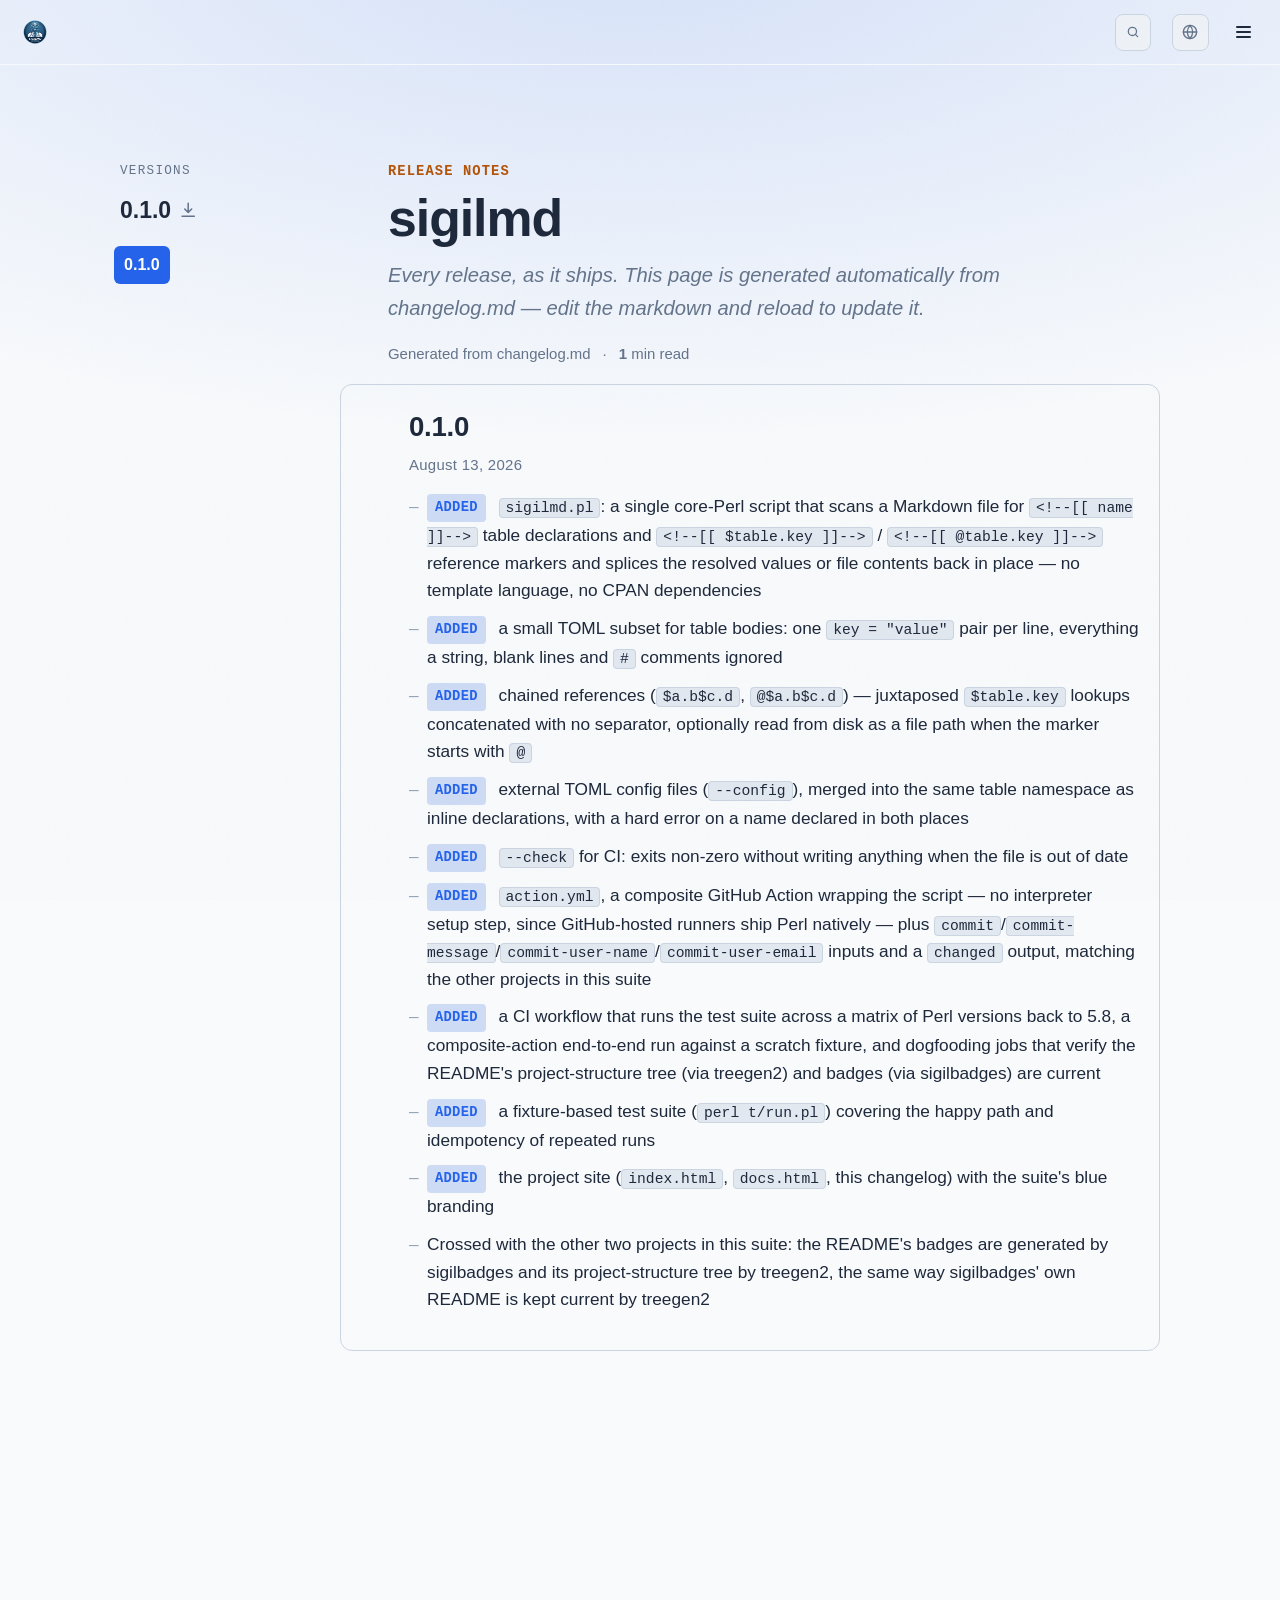
==== commit db01e595: "updated docs" ====
--- a/changelog.html
+++ b/changelog.html
@@ -21,7 +21,7 @@
 <meta name="twitter:card" content="summary" />
 <meta name="theme-color" content="#f8fafc" media="(prefers-color-scheme: light)" />
 <meta name="theme-color" content="#0b1220" media="(prefers-color-scheme: dark)" />
-<link rel="icon" href="data:image/svg+xml,%3Csvg xmlns='http://www.w3.org/2000/svg' viewBox='0 0 100 100'%3E%3Ctext y='.9em' font-size='90'%3E%E2%9C%8F%EF%B8%8F%3C/text%3E%3C/svg%3E" />
+<link rel="icon" type="image/png" href="assets/sigilmd.png" />
 <link rel="stylesheet" href="assets/site.css" />
 <link rel="stylesheet" href="assets/palettes.css" />
 <link rel="stylesheet" href="assets/changelog.css" />
@@ -36,10 +36,6 @@
 <body data-github-repo="lucianofedericopereira/sigilmd">
 
 <svg style="position:absolute; width:0; height:0; overflow:hidden" aria-hidden="true">
-  <symbol id="icon-edit" viewBox="0 0 24 24">
-    <path d="M12 20h9" />
-    <path d="M16.5 3.5a2.121 2.121 0 0 1 3 3L7 19l-4 1 1-4Z" />
-  </symbol>
   <symbol id="icon-external" viewBox="0 0 24 24">
     <path d="M7 17 17 7" />
     <path d="M8 7h9v9" />
@@ -242,7 +238,7 @@
 
 <nav class="nav" aria-label="Primary">
   <div class="wrap">
-    <a class="brand notranslate" href="index.html"><span class="logo"><svg class="logo-edit" aria-hidden="true"><use href="#icon-edit"/></svg></span> sigilmd</a>
+    <a class="brand notranslate" href="index.html"><img class="brand-logo" src="assets/sigilmd.png" alt="sigilmd" /></a>
     <div class="links" id="nav-links">
       <a class="link i18n" href="docs.html#grammar"><span data-i18n-default>Grammar</span><span data-locale="es" class="notranslate">Gramática</span><span data-locale="it" class="notranslate">Grammatica</span></a>
       <a class="link i18n" href="docs.html#external-config"><span data-i18n-default>External config</span><span data-locale="es" class="notranslate">Configuración externa</span><span data-locale="it" class="notranslate">Configurazione esterna</span></a>
@@ -325,7 +321,7 @@
       <a class="i18n" href="index.html"><span data-i18n-default>Home</span><span data-locale="es" class="notranslate">Inicio</span><span data-locale="it" class="notranslate">Home</span></a><span class="no-print"> ·</span>
       <a class="i18n" href="docs.html"><span data-i18n-default>Docs</span><span data-locale="es" class="notranslate">Documentación</span><span data-locale="it" class="notranslate">Documentazione</span></a>
     </p>
-    <p class="muted"><span class="no-print notranslate"><svg class="logo-edit logo-edit--sm" aria-hidden="true"><use href="#icon-edit"/></svg> sigilmd · by </span><a class="notranslate" href="https://github.com/lucianofedericopereira">Luciano Federico Pereira</a></p>
+    <p class="muted"><span class="no-print notranslate"><img class="brand-logo brand-logo--sm" src="assets/sigilmd.png" alt="" aria-hidden="true" /> sigilmd · by </span><a class="notranslate" href="https://github.com/lucianofedericopereira">Luciano Federico Pereira</a></p>
   </div>
 </footer>
 
--- a/assets/site.css
+++ b/assets/site.css
@@ -657,15 +657,8 @@
   .hero-inner { display: flex; align-items: center; justify-content: center; gap: 56px; flex-wrap: wrap; }
   .hero-text { flex: 1 1 380px; max-width: 560px; min-width: 0; }
   .logo { font-size: 4.125rem; line-height: 1; }
-  /* Sized in em (square viewBox) so it scales automatically with whichever
-     .logo font-size context it's in (nav desktop/mobile, hero) without
-     needing separate width/height per breakpoint. currentColor keeps it
-     working with .nav .brand's existing hover color-shift/wobble for free. */
-  .logo-edit {
-    width: 0.78em; height: 0.78em; display: inline-block; vertical-align: -0.08em;
-    fill: none; stroke: currentColor; stroke-width: 2; stroke-linecap: round; stroke-linejoin: round;
-  }
-  .logo-edit--sm { width: 0.85em; height: 0.85em; }
+  .brand-logo { height: 1.3em; width: auto; display: inline-block; vertical-align: -0.32em; }
+  .brand-logo--sm { height: 1.05em; vertical-align: -0.24em; }
   /* Two-point fluid scale: same min/max as before, but anchored at explicit
      breakpoints (400px small-phone -> 1280px desktop, matching the nav's own
      max-width) instead of wherever a bare Xvw slope happened to land. Formula:
